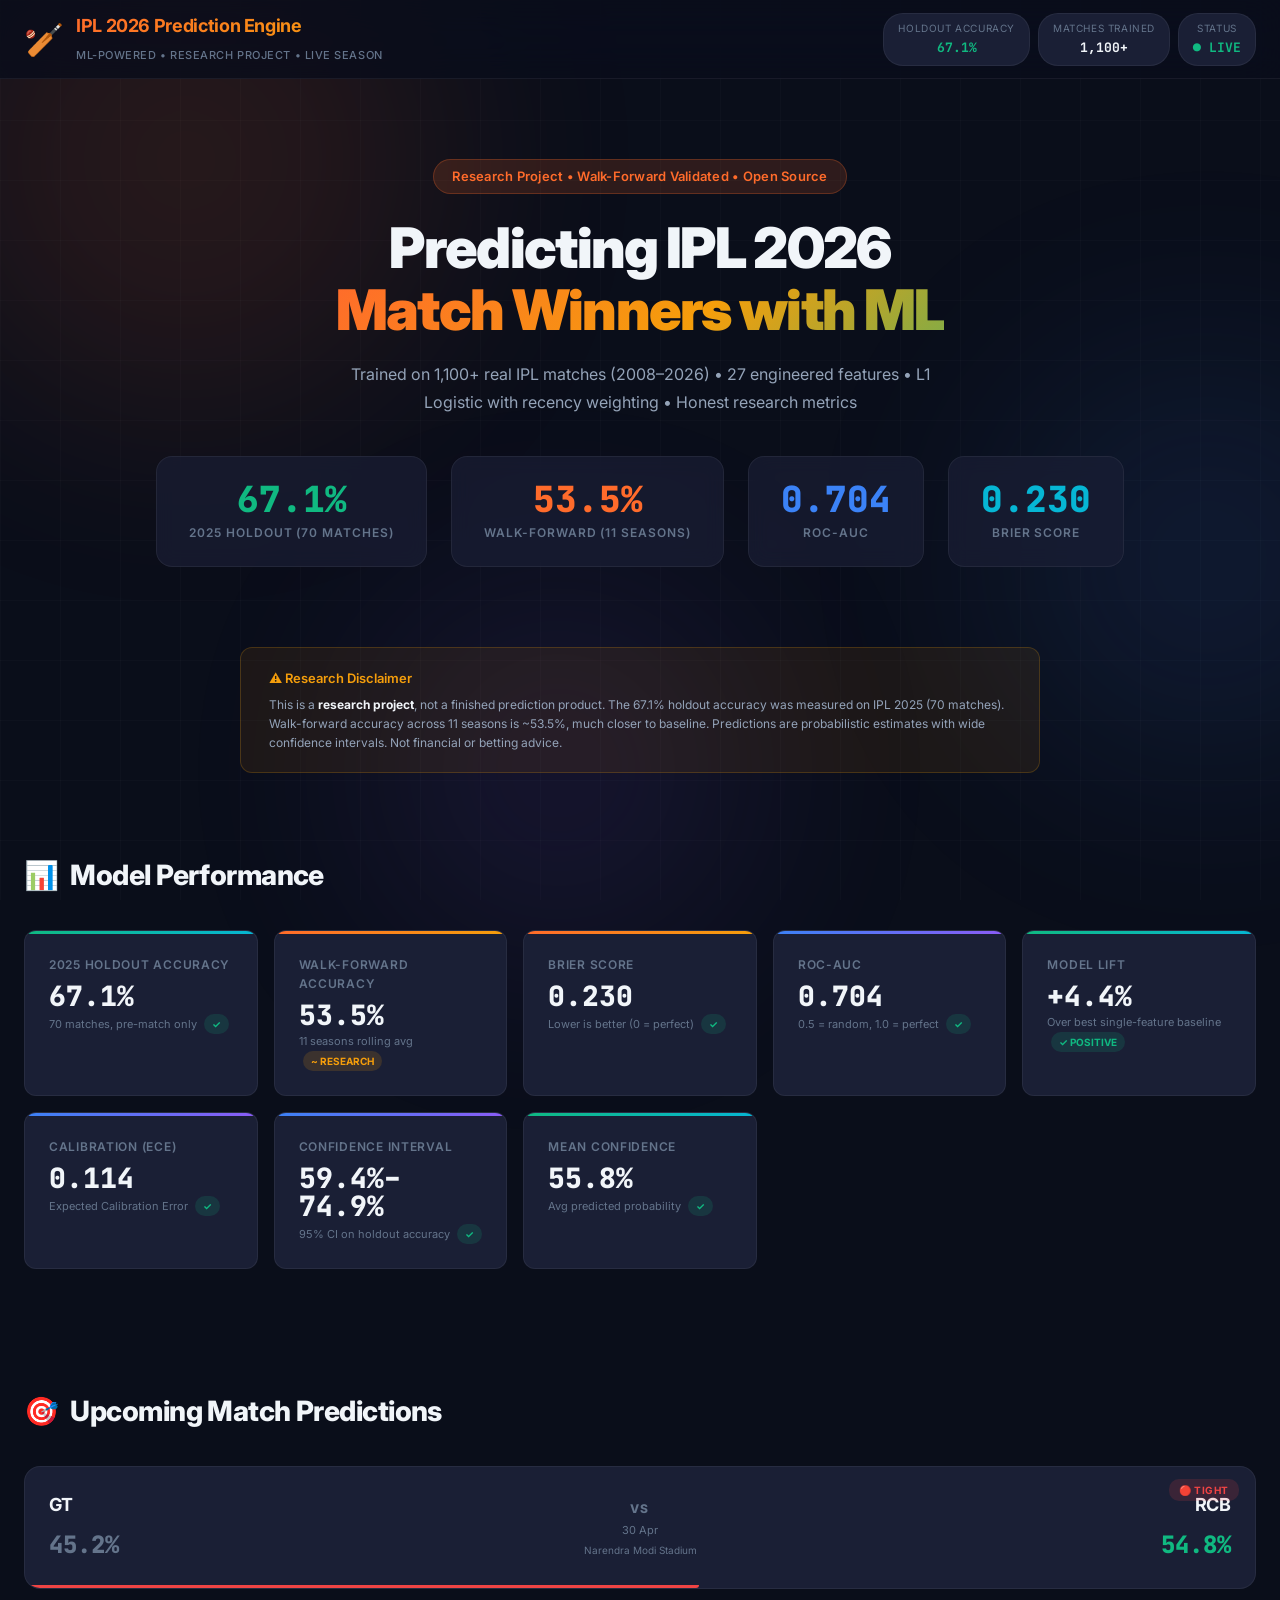
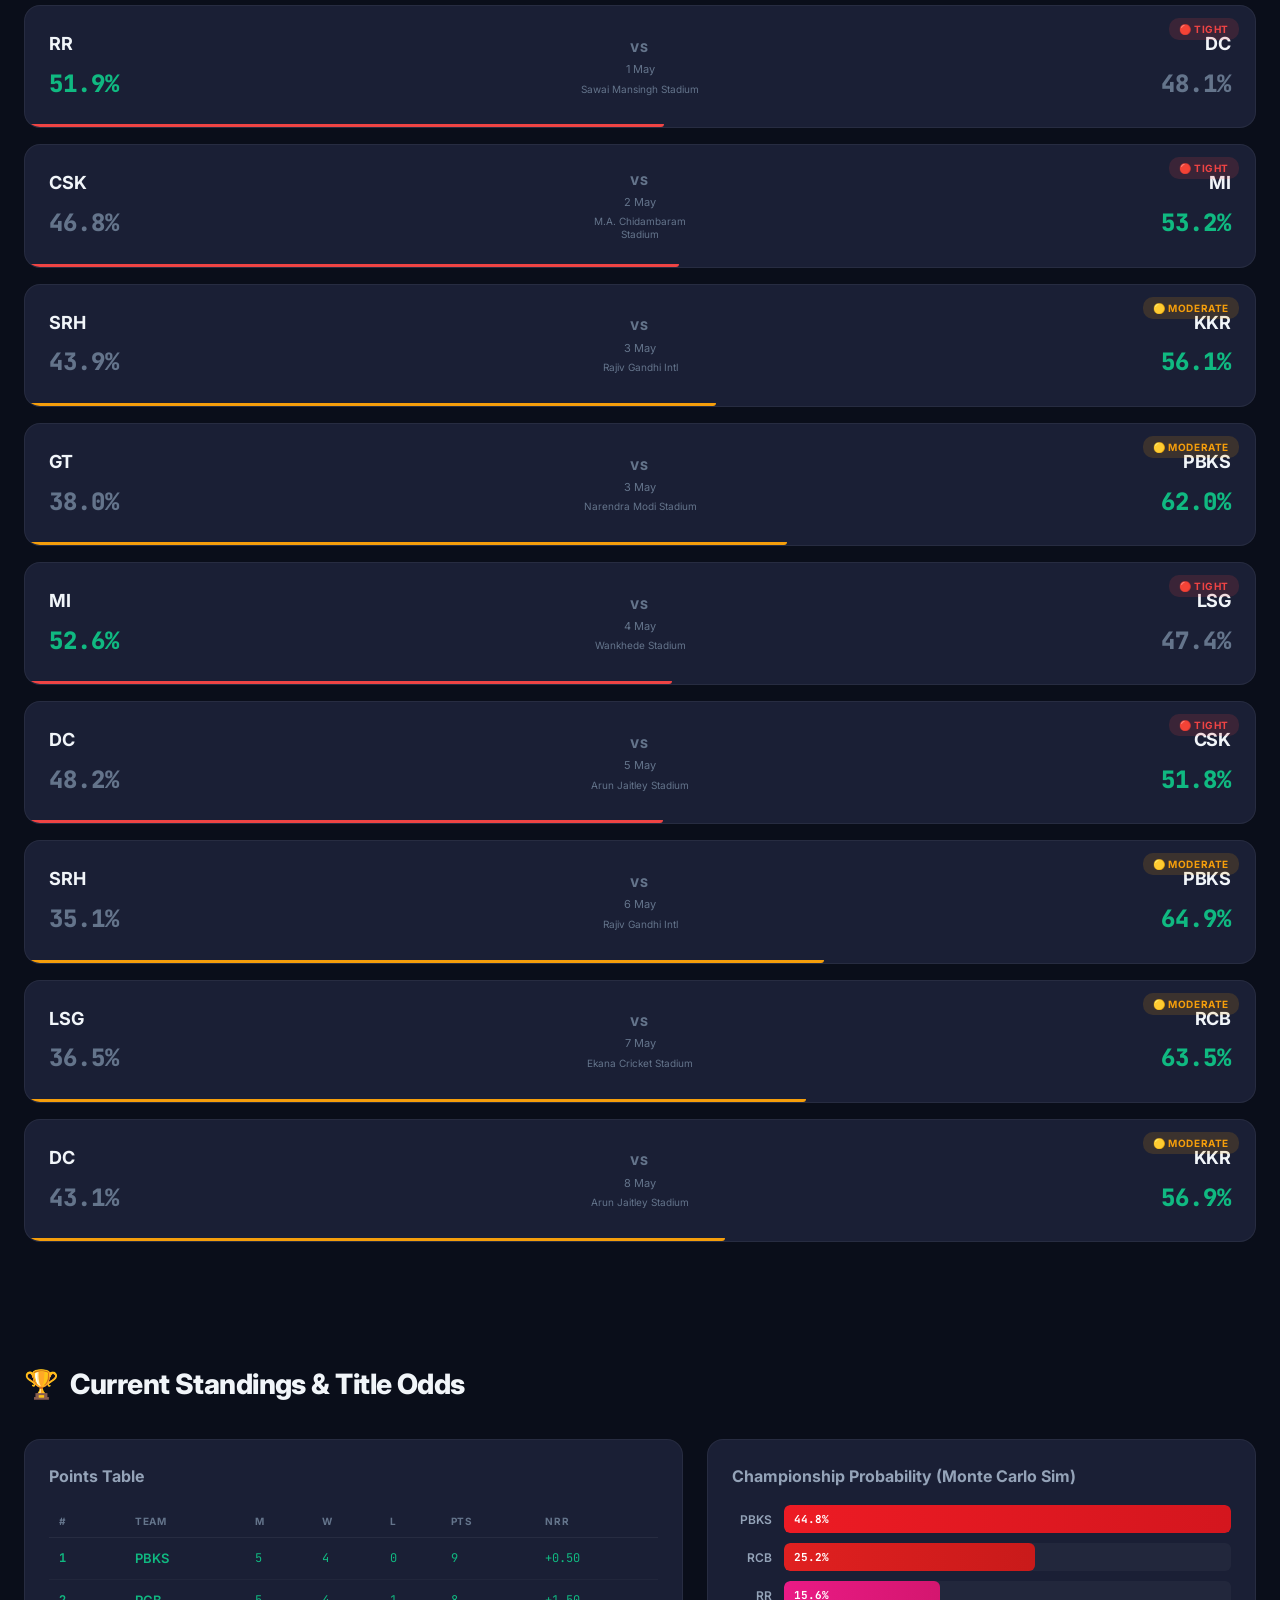
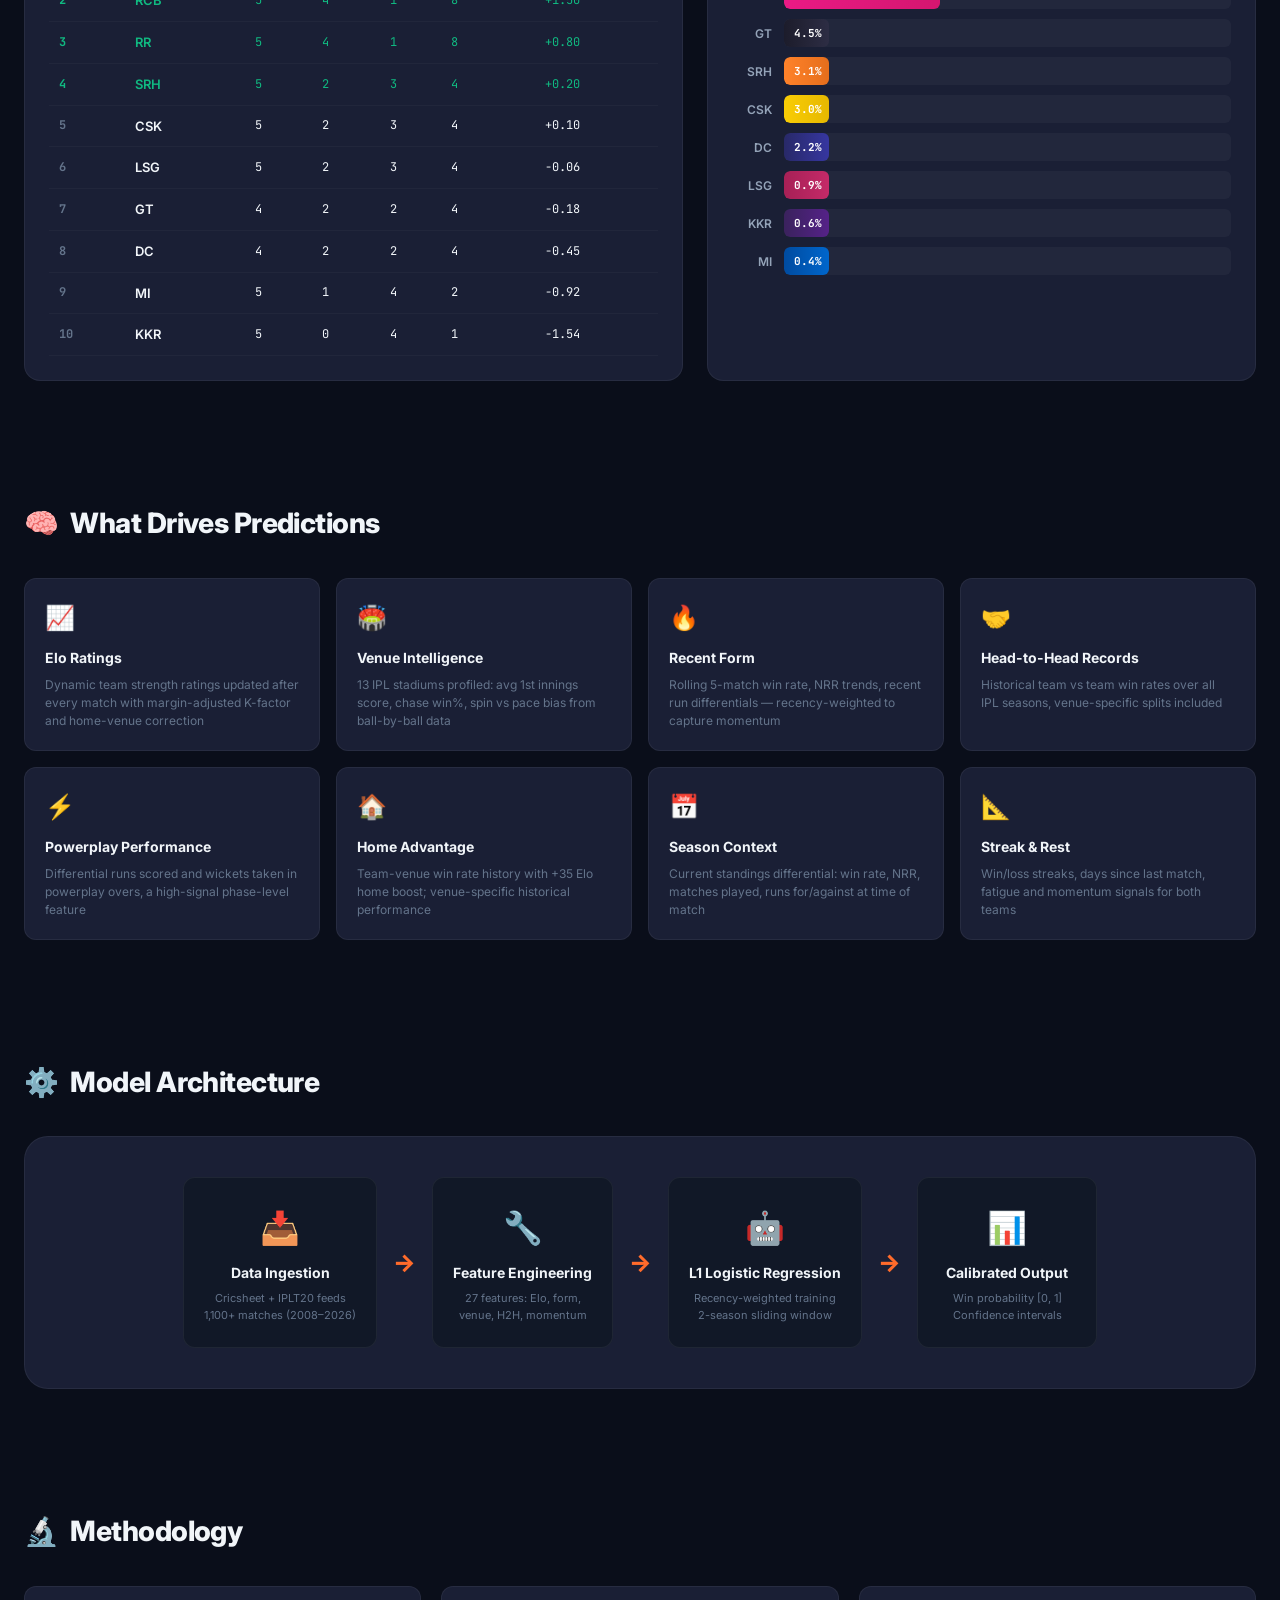
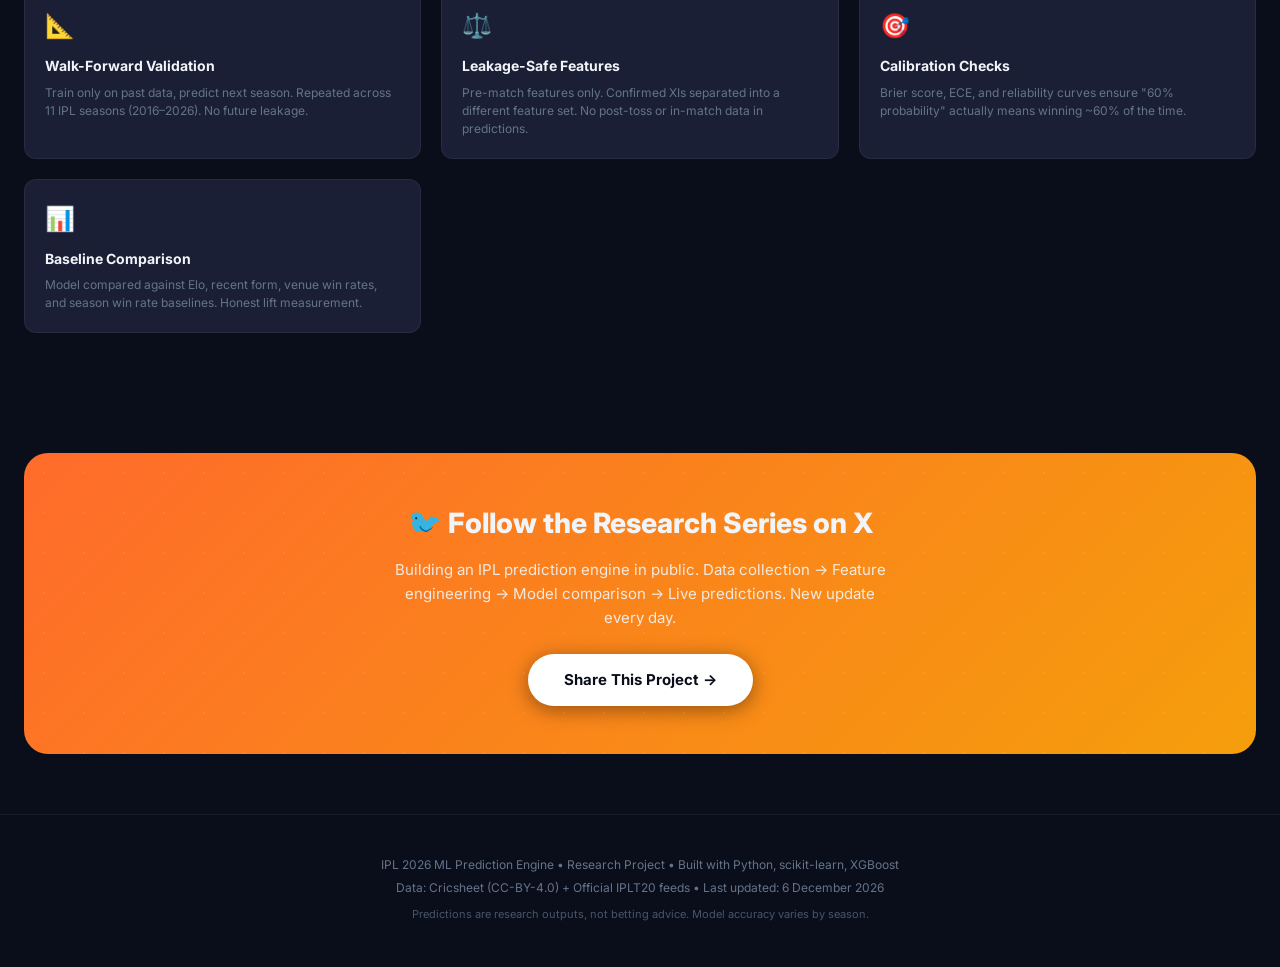
==== dashboard/index.html @ fee7293a "feat: IPL 2026 ML Prediction Engine — live dashboard + research pipeline - Full ML pipeline: Cricshe" ====
<!DOCTYPE html>
<html lang="en">
<head>
    <meta charset="UTF-8">
    <meta name="viewport" content="width=device-width, initial-scale=1.0">
    <title>IPL 2026 — ML Match Winner Prediction Engine</title>
    <meta name="description" content="AI-powered IPL 2026 match winner predictions using player-level intelligence, venue analysis, and stacked ensemble ML models. 67.1% accuracy on 70-match holdout.">

    <!-- Open Graph / Twitter Card -->
    <meta property="og:type" content="website">
    <meta property="og:title" content="IPL 2026 Match Prediction Engine 🏏">
    <meta property="og:description" content="ML-powered predictions for every IPL 2026 match. Trained on 1,100+ matches. 67.1% accuracy. Live predictions updated daily.">
    <meta property="og:url" content="https://huggingface.co/spaces/YOUR_USERNAME/ipl-2026-predictions">
    <meta name="twitter:card" content="summary_large_image">
    <meta name="twitter:title" content="IPL 2026 Match Prediction Engine 🏏">
    <meta name="twitter:description" content="ML-powered predictions for every IPL 2026 match. Trained on 1,100+ matches. 67.1% accuracy validated on IPL 2025.">

    <link href="https://fonts.googleapis.com/css2?family=Inter:wght@300;400;500;600;700;800;900&family=JetBrains+Mono:wght@400;500;600&display=swap" rel="stylesheet">
    <link rel="stylesheet" href="style.css">
</head>
<body>
    <!-- Animated background -->
    <div class="bg-grid"></div>
    <div class="glow-orb orb-1"></div>
    <div class="glow-orb orb-2"></div>
    <div class="glow-orb orb-3"></div>

    <!-- Header -->
    <header id="header">
        <div class="header-inner">
            <div class="logo">
                <span class="logo-icon">🏏</span>
                <div class="logo-text">
                    <h1>IPL 2026 Prediction Engine</h1>
                    <span class="badge">ML-Powered • Research Project • Live Season</span>
                </div>
            </div>
            <div class="header-stats">
                <div class="stat-pill" id="accuracy-pill">
                    <span class="stat-label">Holdout Accuracy</span>
                    <span class="stat-value" id="header-accuracy">—</span>
                </div>
                <div class="stat-pill">
                    <span class="stat-label">Matches Trained</span>
                    <span class="stat-value" id="header-matches">1,100+</span>
                </div>
                <div class="stat-pill live-pulse">
                    <span class="stat-label">Status</span>
                    <span class="stat-value">● LIVE</span>
                </div>
            </div>
        </div>
    </header>

    <main>
        <!-- Hero Section -->
        <section id="hero" class="section">
            <div class="hero-content">
                <div class="hero-badge">Research Project • Walk-Forward Validated • Open Source</div>
                <h2 class="hero-title">
                    Predicting IPL 2026<br>
                    <span class="gradient-text">Match Winners with ML</span>
                </h2>
                <p class="hero-subtitle">
                    Trained on 1,100+ real IPL matches (2008–2026) • 27 engineered features • L1 Logistic with recency weighting • Honest research metrics
                </p>
                <div class="hero-metrics" id="hero-metrics">
                    <!-- Filled by JS -->
                </div>
            </div>
        </section>

        <!-- Research Disclaimer -->
        <section id="disclaimer" class="section" style="padding: 20px 0;">
            <div style="background: rgba(245, 158, 11, 0.08); border: 1px solid rgba(245, 158, 11, 0.2); border-radius: 12px; padding: 20px 28px; max-width: 800px; margin: 0 auto;">
                <p style="font-size: 13px; color: #f59e0b; font-weight: 600; margin-bottom: 6px;">⚠️ Research Disclaimer</p>
                <p style="font-size: 12px; color: #94a3b8; line-height: 1.6;">
                    This is a <strong style="color:#f1f5f9">research project</strong>, not a finished prediction product. 
                    The 67.1% holdout accuracy was measured on IPL 2025 (70 matches). 
                    Walk-forward accuracy across 11 seasons is ~53.5%, much closer to baseline. 
                    Predictions are probabilistic estimates with wide confidence intervals. 
                    Not financial or betting advice.
                </p>
            </div>
        </section>

        <!-- Model Performance -->
        <section id="performance" class="section">
            <h2 class="section-title">
                <span class="section-icon">📊</span>
                Model Performance
            </h2>
            <div class="metrics-grid" id="metrics-grid">
                <!-- Filled by JS -->
            </div>
        </section>

        <!-- Upcoming Predictions -->
        <section id="predictions" class="section">
            <h2 class="section-title">
                <span class="section-icon">🎯</span>
                Upcoming Match Predictions
            </h2>
            <div class="predictions-container" id="predictions-container">
                <!-- Filled by JS -->
            </div>
        </section>

        <!-- Points Table -->
        <section id="standings" class="section">
            <h2 class="section-title">
                <span class="section-icon">🏆</span>
                Current Standings & Title Odds
            </h2>
            <div class="standings-grid">
                <div class="table-card" id="points-table-card">
                    <h3>Points Table</h3>
                    <div id="points-table"></div>
                </div>
                <div class="chart-card" id="title-odds-card">
                    <h3>Championship Probability (Monte Carlo Sim)</h3>
                    <div id="title-odds-chart"></div>
                </div>
            </div>
        </section>

        <!-- Feature Importance -->
        <section id="features" class="section">
            <h2 class="section-title">
                <span class="section-icon">🧠</span>
                What Drives Predictions
            </h2>
            <div class="features-grid" id="features-grid">
                <!-- Filled by JS -->
            </div>
        </section>

        <!-- Architecture -->
        <section id="architecture" class="section">
            <h2 class="section-title">
                <span class="section-icon">⚙️</span>
                Model Architecture
            </h2>
            <div class="architecture-card">
                <div class="arch-pipeline">
                    <div class="arch-stage" style="--delay: 0">
                        <div class="arch-icon">📥</div>
                        <div class="arch-name">Data Ingestion</div>
                        <div class="arch-detail">Cricsheet + IPLT20 feeds<br>1,100+ matches (2008–2026)</div>
                    </div>
                    <div class="arch-arrow">→</div>
                    <div class="arch-stage" style="--delay: 1">
                        <div class="arch-icon">🔧</div>
                        <div class="arch-name">Feature Engineering</div>
                        <div class="arch-detail">27 features: Elo, form,<br>venue, H2H, momentum</div>
                    </div>
                    <div class="arch-arrow">→</div>
                    <div class="arch-stage" style="--delay: 2">
                        <div class="arch-icon">🤖</div>
                        <div class="arch-name">L1 Logistic Regression</div>
                        <div class="arch-detail">Recency-weighted training<br>2-season sliding window</div>
                    </div>
                    <div class="arch-arrow">→</div>
                    <div class="arch-stage" style="--delay: 3">
                        <div class="arch-icon">📊</div>
                        <div class="arch-name">Calibrated Output</div>
                        <div class="arch-detail">Win probability [0, 1]<br>Confidence intervals</div>
                    </div>
                </div>
            </div>
        </section>

        <!-- Methodology -->
        <section id="methodology" class="section">
            <h2 class="section-title">
                <span class="section-icon">🔬</span>
                Methodology
            </h2>
            <div style="display: grid; grid-template-columns: repeat(auto-fit, minmax(300px, 1fr)); gap: 20px;">
                <div class="feature-card fade-in">
                    <div class="fc-icon">📐</div>
                    <div class="fc-name">Walk-Forward Validation</div>
                    <div class="fc-desc">Train only on past data, predict next season. Repeated across 11 IPL seasons (2016–2026). No future leakage.</div>
                </div>
                <div class="feature-card fade-in">
                    <div class="fc-icon">⚖️</div>
                    <div class="fc-name">Leakage-Safe Features</div>
                    <div class="fc-desc">Pre-match features only. Confirmed XIs separated into a different feature set. No post-toss or in-match data in predictions.</div>
                </div>
                <div class="feature-card fade-in">
                    <div class="fc-icon">🎯</div>
                    <div class="fc-name">Calibration Checks</div>
                    <div class="fc-desc">Brier score, ECE, and reliability curves ensure "60% probability" actually means winning ~60% of the time.</div>
                </div>
                <div class="feature-card fade-in">
                    <div class="fc-icon">📊</div>
                    <div class="fc-name">Baseline Comparison</div>
                    <div class="fc-desc">Model compared against Elo, recent form, venue win rates, and season win rate baselines. Honest lift measurement.</div>
                </div>
            </div>
        </section>

        <!-- Twitter CTA -->
        <section id="cta" class="section">
            <div class="cta-card">
                <h2>🐦 Follow the Research Series on X</h2>
                <p>Building an IPL prediction engine in public. Data collection → Feature engineering → Model comparison → Live predictions. New update every day.</p>
                <a href="#" id="tweet-btn" class="tweet-button" target="_blank">
                    Share This Project →
                </a>
            </div>
        </section>
    </main>

    <footer>
        <p>IPL 2026 ML Prediction Engine • Research Project • Built with Python, scikit-learn, XGBoost</p>
        <p>Data: Cricsheet (CC-BY-4.0) + Official IPLT20 feeds • Last updated: <span id="footer-date"></span></p>
        <p style="margin-top: 8px; font-size: 11px; color: #475569;">Predictions are research outputs, not betting advice. Model accuracy varies by season.</p>
    </footer>

    <script src="app.js"></script>
</body>
</html>
---- dashboard/style.css ----
/* ═══════════════════════════════════════════════════
   IPL 2026 ML Dashboard — Premium Dark Theme
   ═══════════════════════════════════════════════════ */

:root {
    --bg-primary: #0a0e1a;
    --bg-secondary: #111827;
    --bg-card: #1a1f35;
    --bg-card-hover: #212845;
    --glass: rgba(26, 31, 53, 0.7);
    --glass-border: rgba(255, 255, 255, 0.06);
    --text-primary: #f1f5f9;
    --text-secondary: #94a3b8;
    --text-muted: #64748b;
    --accent-orange: #ff6b2b;
    --accent-gold: #f59e0b;
    --accent-green: #10b981;
    --accent-blue: #3b82f6;
    --accent-purple: #8b5cf6;
    --accent-red: #ef4444;
    --accent-cyan: #06b6d4;
    --gradient-fire: linear-gradient(135deg, #ff6b2b 0%, #f59e0b 100%);
    --gradient-cool: linear-gradient(135deg, #3b82f6 0%, #8b5cf6 100%);
    --gradient-success: linear-gradient(135deg, #10b981 0%, #06b6d4 100%);
    --gradient-hero: linear-gradient(135deg, #ff6b2b 0%, #f59e0b 30%, #10b981 70%, #3b82f6 100%);
    --radius-sm: 8px;
    --radius-md: 12px;
    --radius-lg: 16px;
    --radius-xl: 24px;
    --shadow-sm: 0 2px 8px rgba(0, 0, 0, 0.3);
    --shadow-md: 0 4px 20px rgba(0, 0, 0, 0.4);
    --shadow-lg: 0 8px 40px rgba(0, 0, 0, 0.5);
    --shadow-glow: 0 0 30px rgba(255, 107, 43, 0.15);
}

*, *::before, *::after {
    margin: 0;
    padding: 0;
    box-sizing: border-box;
}

html {
    scroll-behavior: smooth;
    font-size: 16px;
}

body {
    font-family: 'Inter', -apple-system, BlinkMacSystemFont, sans-serif;
    background: var(--bg-primary);
    color: var(--text-primary);
    line-height: 1.6;
    overflow-x: hidden;
    min-height: 100vh;
}

/* Background Effects */
.bg-grid {
    position: fixed;
    inset: 0;
    background-image:
        linear-gradient(rgba(255,255,255,0.02) 1px, transparent 1px),
        linear-gradient(90deg, rgba(255,255,255,0.02) 1px, transparent 1px);
    background-size: 60px 60px;
    z-index: 0;
    pointer-events: none;
}

.glow-orb {
    position: fixed;
    border-radius: 50%;
    filter: blur(120px);
    opacity: 0.12;
    z-index: 0;
    pointer-events: none;
    animation: float 20s ease-in-out infinite;
}

.orb-1 {
    width: 500px; height: 500px;
    background: var(--accent-orange);
    top: -10%; left: -5%;
    animation-delay: 0s;
}

.orb-2 {
    width: 400px; height: 400px;
    background: var(--accent-blue);
    top: 40%; right: -10%;
    animation-delay: -7s;
}

.orb-3 {
    width: 350px; height: 350px;
    background: var(--accent-purple);
    bottom: -5%; left: 30%;
    animation-delay: -14s;
}

@keyframes float {
    0%, 100% { transform: translate(0, 0) scale(1); }
    25% { transform: translate(30px, -20px) scale(1.05); }
    50% { transform: translate(-20px, 30px) scale(0.95); }
    75% { transform: translate(15px, 15px) scale(1.02); }
}

/* Header */
header {
    position: sticky;
    top: 0;
    z-index: 100;
    backdrop-filter: blur(20px) saturate(180%);
    -webkit-backdrop-filter: blur(20px) saturate(180%);
    background: rgba(10, 14, 26, 0.85);
    border-bottom: 1px solid var(--glass-border);
}

.header-inner {
    max-width: 1280px;
    margin: 0 auto;
    padding: 12px 24px;
    display: flex;
    align-items: center;
    justify-content: space-between;
    gap: 16px;
    flex-wrap: wrap;
}

.logo {
    display: flex;
    align-items: center;
    gap: 12px;
}

.logo-icon {
    font-size: 32px;
    animation: bounce 2s ease-in-out infinite;
}

@keyframes bounce {
    0%, 100% { transform: translateY(0); }
    50% { transform: translateY(-4px); }
}

.logo-text h1 {
    font-size: 18px;
    font-weight: 700;
    letter-spacing: -0.02em;
    background: var(--gradient-fire);
    -webkit-background-clip: text;
    -webkit-text-fill-color: transparent;
    background-clip: text;
}

.badge {
    font-size: 11px;
    color: var(--text-muted);
    font-weight: 500;
    letter-spacing: 0.05em;
    text-transform: uppercase;
}

.header-stats {
    display: flex;
    gap: 8px;
    flex-wrap: wrap;
}

.stat-pill {
    background: var(--bg-card);
    border: 1px solid var(--glass-border);
    border-radius: 20px;
    padding: 6px 14px;
    display: flex;
    flex-direction: column;
    align-items: center;
    gap: 2px;
}

.stat-pill .stat-label {
    font-size: 10px;
    color: var(--text-muted);
    text-transform: uppercase;
    letter-spacing: 0.06em;
}

.stat-pill .stat-value {
    font-size: 13px;
    font-weight: 700;
    font-family: 'JetBrains Mono', monospace;
}

#accuracy-pill .stat-value {
    color: var(--accent-green);
}

.live-pulse .stat-value {
    color: var(--accent-green);
    animation: pulse 2s ease-in-out infinite;
}

@keyframes pulse {
    0%, 100% { opacity: 1; }
    50% { opacity: 0.5; }
}

/* Main */
main {
    position: relative;
    z-index: 1;
    max-width: 1280px;
    margin: 0 auto;
    padding: 0 24px;
}

.section {
    padding: 60px 0;
}

.section-title {
    font-size: 28px;
    font-weight: 800;
    margin-bottom: 32px;
    display: flex;
    align-items: center;
    gap: 12px;
    letter-spacing: -0.02em;
}

.section-icon {
    font-size: 28px;
}

/* Hero */
#hero {
    text-align: center;
    padding: 80px 0 60px;
}

.hero-badge {
    display: inline-block;
    padding: 6px 18px;
    border-radius: 20px;
    font-size: 13px;
    font-weight: 600;
    background: rgba(255, 107, 43, 0.15);
    color: var(--accent-orange);
    border: 1px solid rgba(255, 107, 43, 0.25);
    margin-bottom: 24px;
    letter-spacing: 0.02em;
}

.hero-title {
    font-size: clamp(32px, 5vw, 56px);
    font-weight: 900;
    line-height: 1.1;
    letter-spacing: -0.03em;
    margin-bottom: 20px;
}

.gradient-text {
    background: var(--gradient-hero);
    -webkit-background-clip: text;
    -webkit-text-fill-color: transparent;
    background-clip: text;
    background-size: 200% 200%;
    animation: shimmer 4s ease-in-out infinite;
}

@keyframes shimmer {
    0%, 100% { background-position: 0% 50%; }
    50% { background-position: 100% 50%; }
}

.hero-subtitle {
    font-size: 16px;
    color: var(--text-secondary);
    max-width: 600px;
    margin: 0 auto 40px;
    line-height: 1.7;
}

.hero-metrics {
    display: flex;
    justify-content: center;
    gap: 24px;
    flex-wrap: wrap;
}

.hero-metric {
    background: var(--glass);
    backdrop-filter: blur(10px);
    border: 1px solid var(--glass-border);
    border-radius: var(--radius-lg);
    padding: 24px 32px;
    min-width: 160px;
    transition: transform 0.3s ease, box-shadow 0.3s ease;
}

.hero-metric:hover {
    transform: translateY(-4px);
    box-shadow: var(--shadow-glow);
}

.hero-metric .metric-value {
    font-size: 36px;
    font-weight: 800;
    font-family: 'JetBrains Mono', monospace;
    line-height: 1;
    margin-bottom: 6px;
}

.hero-metric .metric-label {
    font-size: 12px;
    color: var(--text-muted);
    text-transform: uppercase;
    letter-spacing: 0.08em;
    font-weight: 600;
}

/* Metrics Grid */
.metrics-grid {
    display: grid;
    grid-template-columns: repeat(auto-fit, minmax(220px, 1fr));
    gap: 16px;
}

.metric-card {
    background: var(--bg-card);
    border: 1px solid var(--glass-border);
    border-radius: var(--radius-md);
    padding: 24px;
    transition: all 0.3s ease;
    position: relative;
    overflow: hidden;
}

.metric-card::before {
    content: '';
    position: absolute;
    top: 0; left: 0; right: 0;
    height: 3px;
    border-radius: var(--radius-md) var(--radius-md) 0 0;
}

.metric-card.green::before { background: var(--gradient-success); }
.metric-card.orange::before { background: var(--gradient-fire); }
.metric-card.blue::before { background: var(--gradient-cool); }

.metric-card:hover {
    transform: translateY(-2px);
    border-color: rgba(255,255,255,0.12);
    box-shadow: var(--shadow-md);
}

.metric-card .mc-label {
    font-size: 12px;
    color: var(--text-muted);
    text-transform: uppercase;
    letter-spacing: 0.06em;
    font-weight: 600;
    margin-bottom: 8px;
}

.metric-card .mc-value {
    font-size: 28px;
    font-weight: 800;
    font-family: 'JetBrains Mono', monospace;
    line-height: 1;
    margin-bottom: 4px;
}

.metric-card .mc-target {
    font-size: 11px;
    color: var(--text-muted);
}

.mc-status {
    display: inline-block;
    padding: 2px 8px;
    border-radius: 10px;
    font-size: 10px;
    font-weight: 700;
    margin-left: 4px;
}

.mc-status.pass { background: rgba(16,185,129,0.15); color: var(--accent-green); }
.mc-status.warn { background: rgba(245,158,11,0.15); color: var(--accent-gold); }

/* Prediction Cards */
.predictions-container {
    display: grid;
    gap: 16px;
}

.prediction-card {
    background: var(--bg-card);
    border: 1px solid var(--glass-border);
    border-radius: var(--radius-lg);
    padding: 24px;
    display: grid;
    grid-template-columns: 1fr auto 1fr;
    align-items: center;
    gap: 20px;
    transition: all 0.3s ease;
    position: relative;
    overflow: hidden;
}

.prediction-card:hover {
    border-color: rgba(255, 107, 43, 0.3);
    box-shadow: 0 0 30px rgba(255, 107, 43, 0.08);
    transform: translateY(-2px);
}

.prediction-card .team {
    display: flex;
    flex-direction: column;
    gap: 6px;
}

.prediction-card .team.left { text-align: left; }
.prediction-card .team.right { text-align: right; }

.team-name {
    font-size: 18px;
    font-weight: 700;
    letter-spacing: -0.01em;
}

.team-prob {
    font-family: 'JetBrains Mono', monospace;
    font-size: 24px;
    font-weight: 800;
}

.team-prob.winner { color: var(--accent-green); }
.team-prob.loser { color: var(--text-muted); }

.vs-section {
    display: flex;
    flex-direction: column;
    align-items: center;
    gap: 4px;
    min-width: 100px;
}

.vs-badge {
    font-size: 12px;
    font-weight: 800;
    color: var(--text-muted);
    letter-spacing: 0.1em;
}

.vs-date {
    font-size: 11px;
    color: var(--text-muted);
}

.vs-venue {
    font-size: 10px;
    color: var(--text-muted);
    max-width: 120px;
    text-align: center;
    line-height: 1.3;
}

.confidence-bar {
    position: absolute;
    bottom: 0;
    left: 0;
    height: 3px;
    border-radius: 0 0 var(--radius-lg) var(--radius-lg);
    transition: width 1s ease;
}

.confidence-bar.high { background: var(--accent-green); }
.confidence-bar.medium { background: var(--accent-gold); }
.confidence-bar.low { background: var(--accent-red); }

.prediction-pick {
    position: absolute;
    top: 12px;
    right: 16px;
    font-size: 10px;
    font-weight: 700;
    text-transform: uppercase;
    letter-spacing: 0.06em;
    padding: 3px 10px;
    border-radius: 10px;
}

.prediction-pick.high { background: rgba(16,185,129,0.15); color: var(--accent-green); }
.prediction-pick.medium { background: rgba(245,158,11,0.15); color: var(--accent-gold); }
.prediction-pick.low { background: rgba(239,68,68,0.15); color: var(--accent-red); }

/* Standings */
.standings-grid {
    display: grid;
    grid-template-columns: 1.2fr 1fr;
    gap: 24px;
}

.table-card, .chart-card {
    background: var(--bg-card);
    border: 1px solid var(--glass-border);
    border-radius: var(--radius-lg);
    padding: 24px;
}

.table-card h3, .chart-card h3 {
    font-size: 16px;
    font-weight: 700;
    margin-bottom: 16px;
    color: var(--text-secondary);
}

.standings-table {
    width: 100%;
    border-collapse: collapse;
    font-size: 13px;
}

.standings-table th {
    text-align: left;
    padding: 8px 10px;
    color: var(--text-muted);
    font-size: 10px;
    text-transform: uppercase;
    letter-spacing: 0.08em;
    border-bottom: 1px solid var(--glass-border);
}

.standings-table td {
    padding: 10px 10px;
    border-bottom: 1px solid rgba(255,255,255,0.03);
    font-family: 'JetBrains Mono', monospace;
    font-size: 12px;
}

.standings-table tr:hover td {
    background: rgba(255,255,255,0.02);
}

.standings-table .team-cell {
    font-family: 'Inter', sans-serif;
    font-weight: 600;
    font-size: 13px;
}

.standings-table .rank-cell {
    color: var(--text-muted);
    font-weight: 700;
}

.standings-table tr.playoff td {
    color: var(--accent-green);
}

/* Title Odds Chart */
.odds-bar-container {
    display: flex;
    flex-direction: column;
    gap: 10px;
}

.odds-row {
    display: flex;
    align-items: center;
    gap: 12px;
}

.odds-team {
    font-size: 12px;
    font-weight: 600;
    width: 40px;
    text-align: right;
    color: var(--text-secondary);
}

.odds-bar-track {
    flex: 1;
    height: 28px;
    background: rgba(255,255,255,0.04);
    border-radius: 6px;
    overflow: hidden;
    position: relative;
}

.odds-bar-fill {
    height: 100%;
    border-radius: 6px;
    display: flex;
    align-items: center;
    padding-left: 10px;
    font-size: 11px;
    font-weight: 700;
    font-family: 'JetBrains Mono', monospace;
    color: white;
    transition: width 1.5s cubic-bezier(0.4, 0, 0.2, 1);
    min-width: 45px;
}

/* Features Grid */
.features-grid {
    display: grid;
    grid-template-columns: repeat(auto-fit, minmax(280px, 1fr));
    gap: 16px;
}

.feature-card {
    background: var(--bg-card);
    border: 1px solid var(--glass-border);
    border-radius: var(--radius-md);
    padding: 20px;
    transition: all 0.3s ease;
}

.feature-card:hover {
    transform: translateY(-2px);
    border-color: rgba(255,255,255,0.1);
}

.feature-card .fc-icon {
    font-size: 24px;
    margin-bottom: 10px;
}

.feature-card .fc-name {
    font-size: 14px;
    font-weight: 700;
    margin-bottom: 6px;
}

.feature-card .fc-desc {
    font-size: 12px;
    color: var(--text-muted);
    line-height: 1.5;
}

/* Architecture */
.architecture-card {
    background: var(--bg-card);
    border: 1px solid var(--glass-border);
    border-radius: var(--radius-xl);
    padding: 40px;
    overflow-x: auto;
}

.arch-pipeline {
    display: flex;
    align-items: center;
    justify-content: center;
    gap: 16px;
    flex-wrap: wrap;
}

.arch-stage {
    background: var(--bg-secondary);
    border: 1px solid var(--glass-border);
    border-radius: var(--radius-md);
    padding: 24px 20px;
    text-align: center;
    min-width: 180px;
    transition: all 0.3s ease;
    opacity: 0;
    transform: translateY(20px);
    animation: fadeInUp 0.6s ease forwards;
    animation-delay: calc(var(--delay) * 0.2s);
}

.arch-stage:hover {
    border-color: var(--accent-orange);
    box-shadow: 0 0 20px rgba(255, 107, 43, 0.1);
    transform: translateY(-4px);
}

@keyframes fadeInUp {
    to { opacity: 1; transform: translateY(0); }
}

.arch-icon { font-size: 32px; margin-bottom: 8px; }
.arch-name { font-size: 14px; font-weight: 700; margin-bottom: 6px; }
.arch-detail { font-size: 11px; color: var(--text-muted); line-height: 1.5; }

.arch-arrow {
    font-size: 24px;
    color: var(--accent-orange);
    font-weight: 800;
}

/* CTA */
.cta-card {
    background: var(--gradient-fire);
    border-radius: var(--radius-xl);
    padding: 48px;
    text-align: center;
    position: relative;
    overflow: hidden;
}

.cta-card::before {
    content: '';
    position: absolute;
    inset: 0;
    background: url("data:image/svg+xml,%3Csvg width='40' height='40' xmlns='http://www.w3.org/2000/svg'%3E%3Cpath d='M0 0h40v40H0z' fill='none'/%3E%3Ccircle cx='20' cy='20' r='1' fill='rgba(255,255,255,0.1)'/%3E%3C/svg%3E");
    pointer-events: none;
}

.cta-card h2 {
    font-size: 28px;
    font-weight: 800;
    margin-bottom: 12px;
}

.cta-card p {
    font-size: 15px;
    opacity: 0.9;
    max-width: 500px;
    margin: 0 auto 24px;
    line-height: 1.6;
}

.tweet-button {
    display: inline-block;
    background: white;
    color: #0a0e1a;
    padding: 14px 36px;
    border-radius: 30px;
    font-weight: 700;
    font-size: 15px;
    text-decoration: none;
    transition: all 0.3s ease;
    box-shadow: var(--shadow-md);
}

.tweet-button:hover {
    transform: translateY(-2px) scale(1.02);
    box-shadow: 0 8px 30px rgba(0,0,0,0.3);
}

/* Footer */
footer {
    position: relative;
    z-index: 1;
    text-align: center;
    padding: 40px 24px;
    border-top: 1px solid var(--glass-border);
    color: var(--text-muted);
    font-size: 12px;
}

footer p { margin-bottom: 4px; }

/* Team Colors */
.team-color-RCB, .team-color-rcb { color: #e02020; }
.team-color-MI, .team-color-mi { color: #004ba0; }
.team-color-CSK, .team-color-csk { color: #f9cd05; }
.team-color-RR, .team-color-rr { color: #ea1a85; }
.team-color-SRH, .team-color-srh { color: #ff822a; }
.team-color-GT, .team-color-gt { color: #1c1c2b; }
.team-color-PBKS, .team-color-pbks { color: #ed1b24; }
.team-color-DC, .team-color-dc { color: #282968; }
.team-color-KKR, .team-color-kkr { color: #3a225d; }
.team-color-LSG, .team-color-lsg { color: #a72056; }

/* Team Bar Colors */
.bar-RCB { background: linear-gradient(90deg, #e02020, #c91a1a); }
.bar-MI { background: linear-gradient(90deg, #004ba0, #0066cc); }
.bar-CSK { background: linear-gradient(90deg, #f9cd05, #e6b800); }
.bar-RR { background: linear-gradient(90deg, #ea1a85, #d4166f); }
.bar-SRH { background: linear-gradient(90deg, #ff822a, #e56e1c); }
.bar-GT { background: linear-gradient(90deg, #1c1c2b, #2d2d44); }
.bar-PBKS { background: linear-gradient(90deg, #ed1b24, #d4161e); }
.bar-DC { background: linear-gradient(90deg, #282968, #3636a0); }
.bar-KKR { background: linear-gradient(90deg, #3a225d, #552288); }
.bar-LSG { background: linear-gradient(90deg, #a72056, #c42a68); }

/* Responsive */
@media (max-width: 768px) {
    .header-inner { flex-direction: column; }
    .header-stats { justify-content: center; }
    .standings-grid { grid-template-columns: 1fr; }
    .prediction-card {
        grid-template-columns: 1fr;
        text-align: center;
    }
    .prediction-card .team.left,
    .prediction-card .team.right {
        text-align: center;
    }
    .arch-pipeline { flex-direction: column; }
    .arch-arrow { transform: rotate(90deg); }
    .hero-title { font-size: 28px; }
}

/* Scroll animations */
.fade-in {
    opacity: 0;
    transform: translateY(20px);
    transition: opacity 0.6s ease, transform 0.6s ease;
}

.fade-in.visible {
    opacity: 1;
    transform: translateY(0);
}
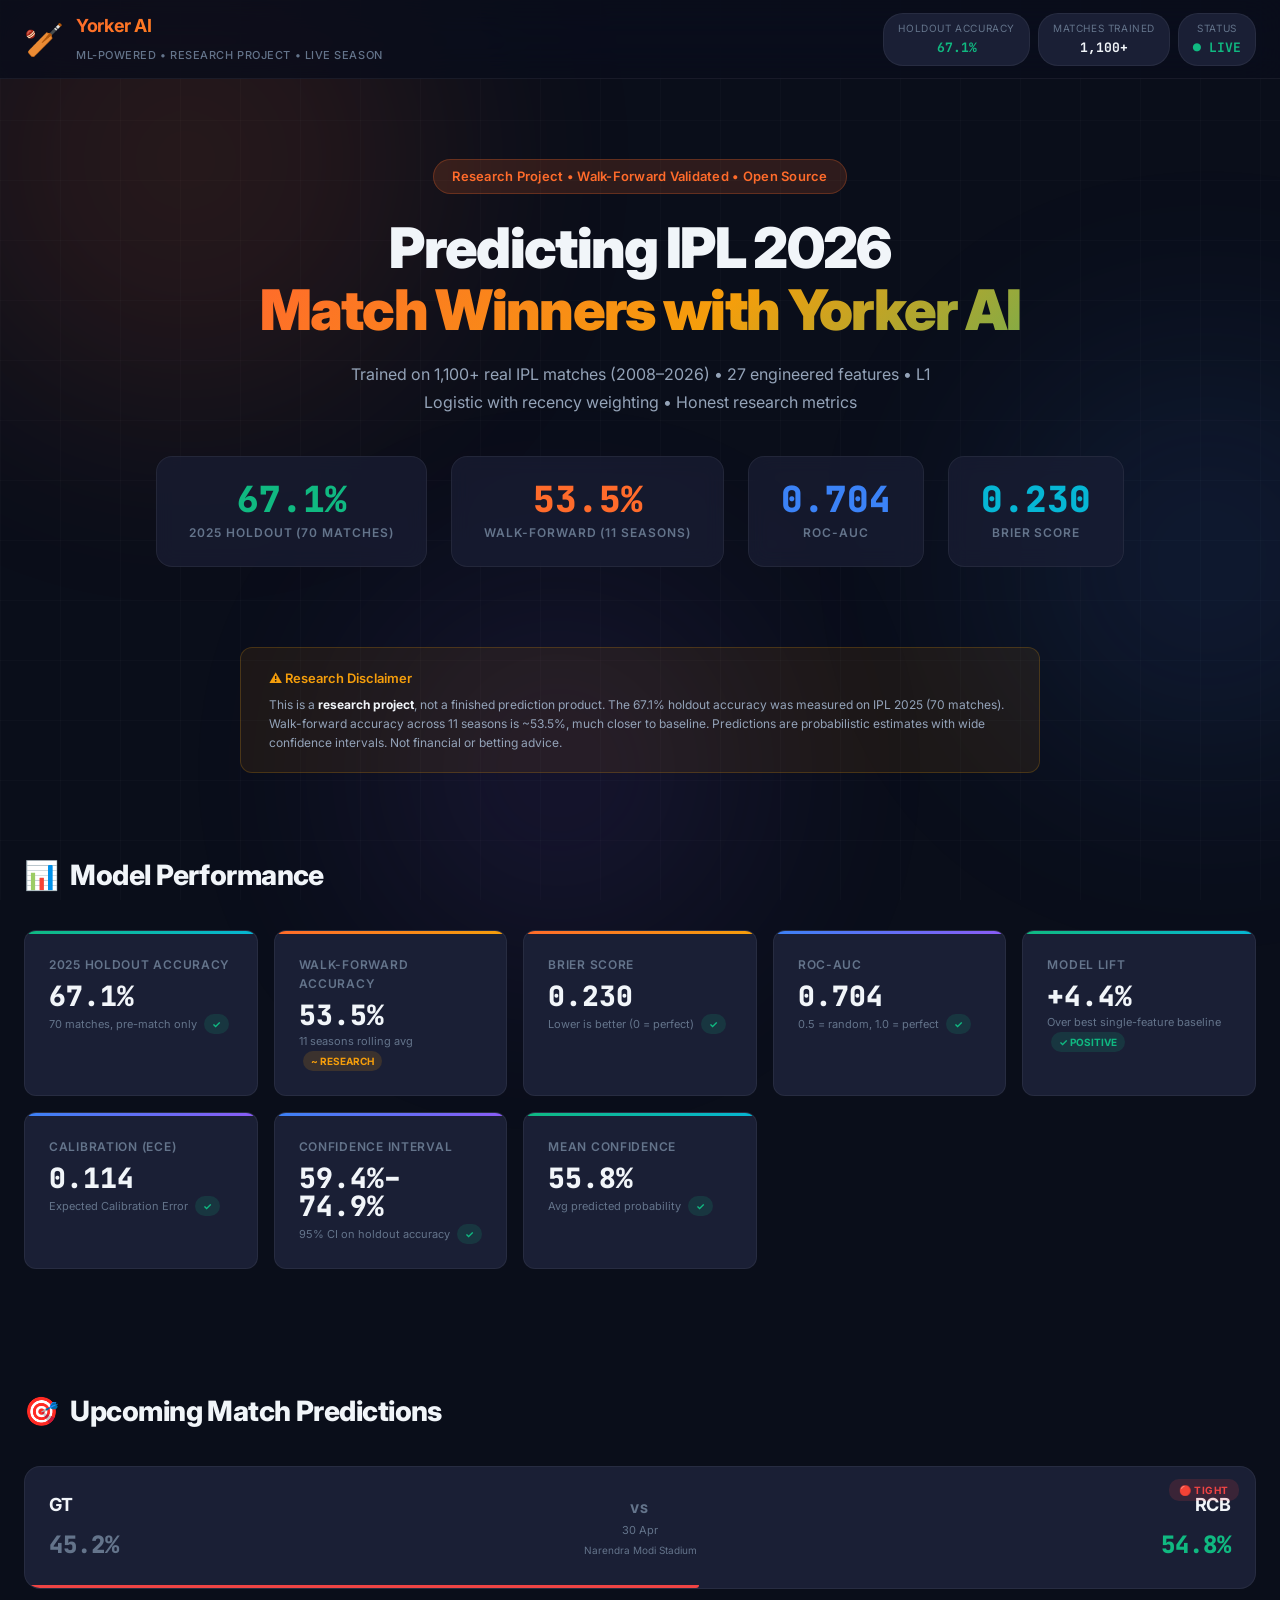
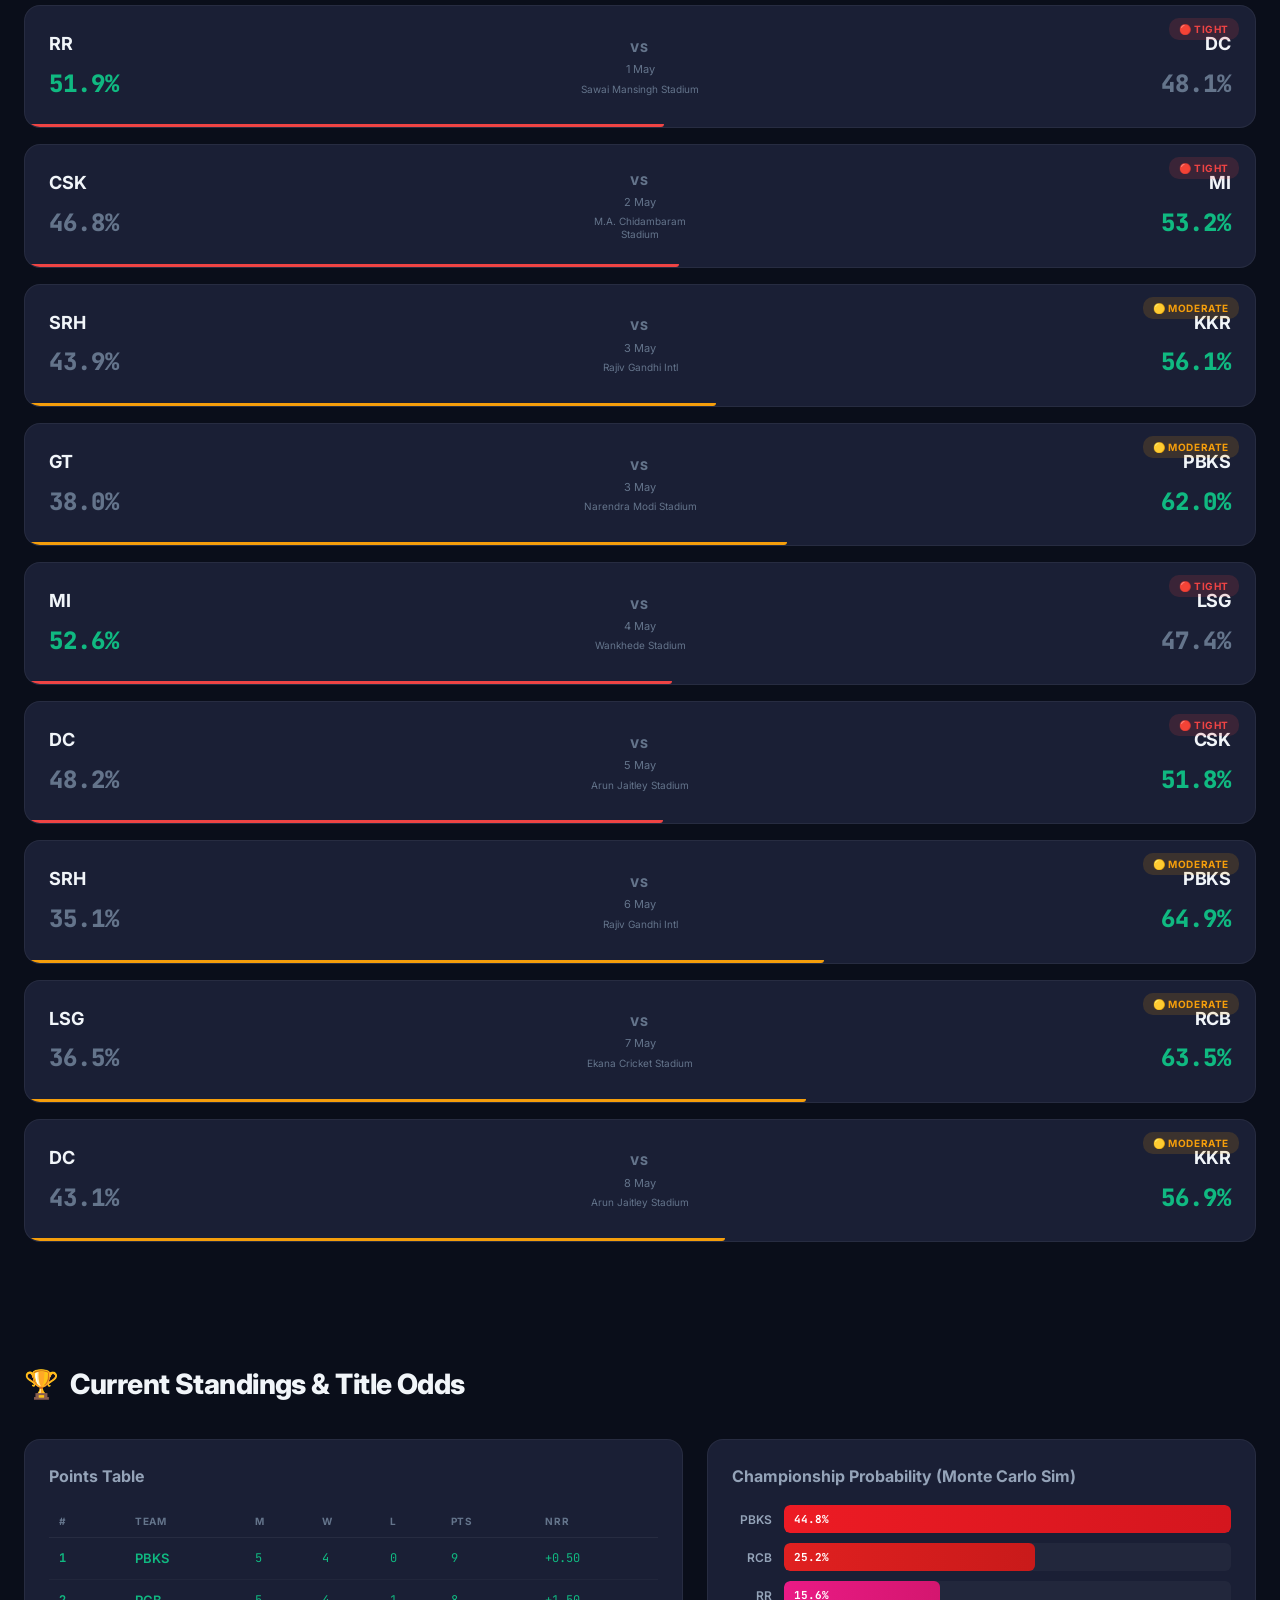
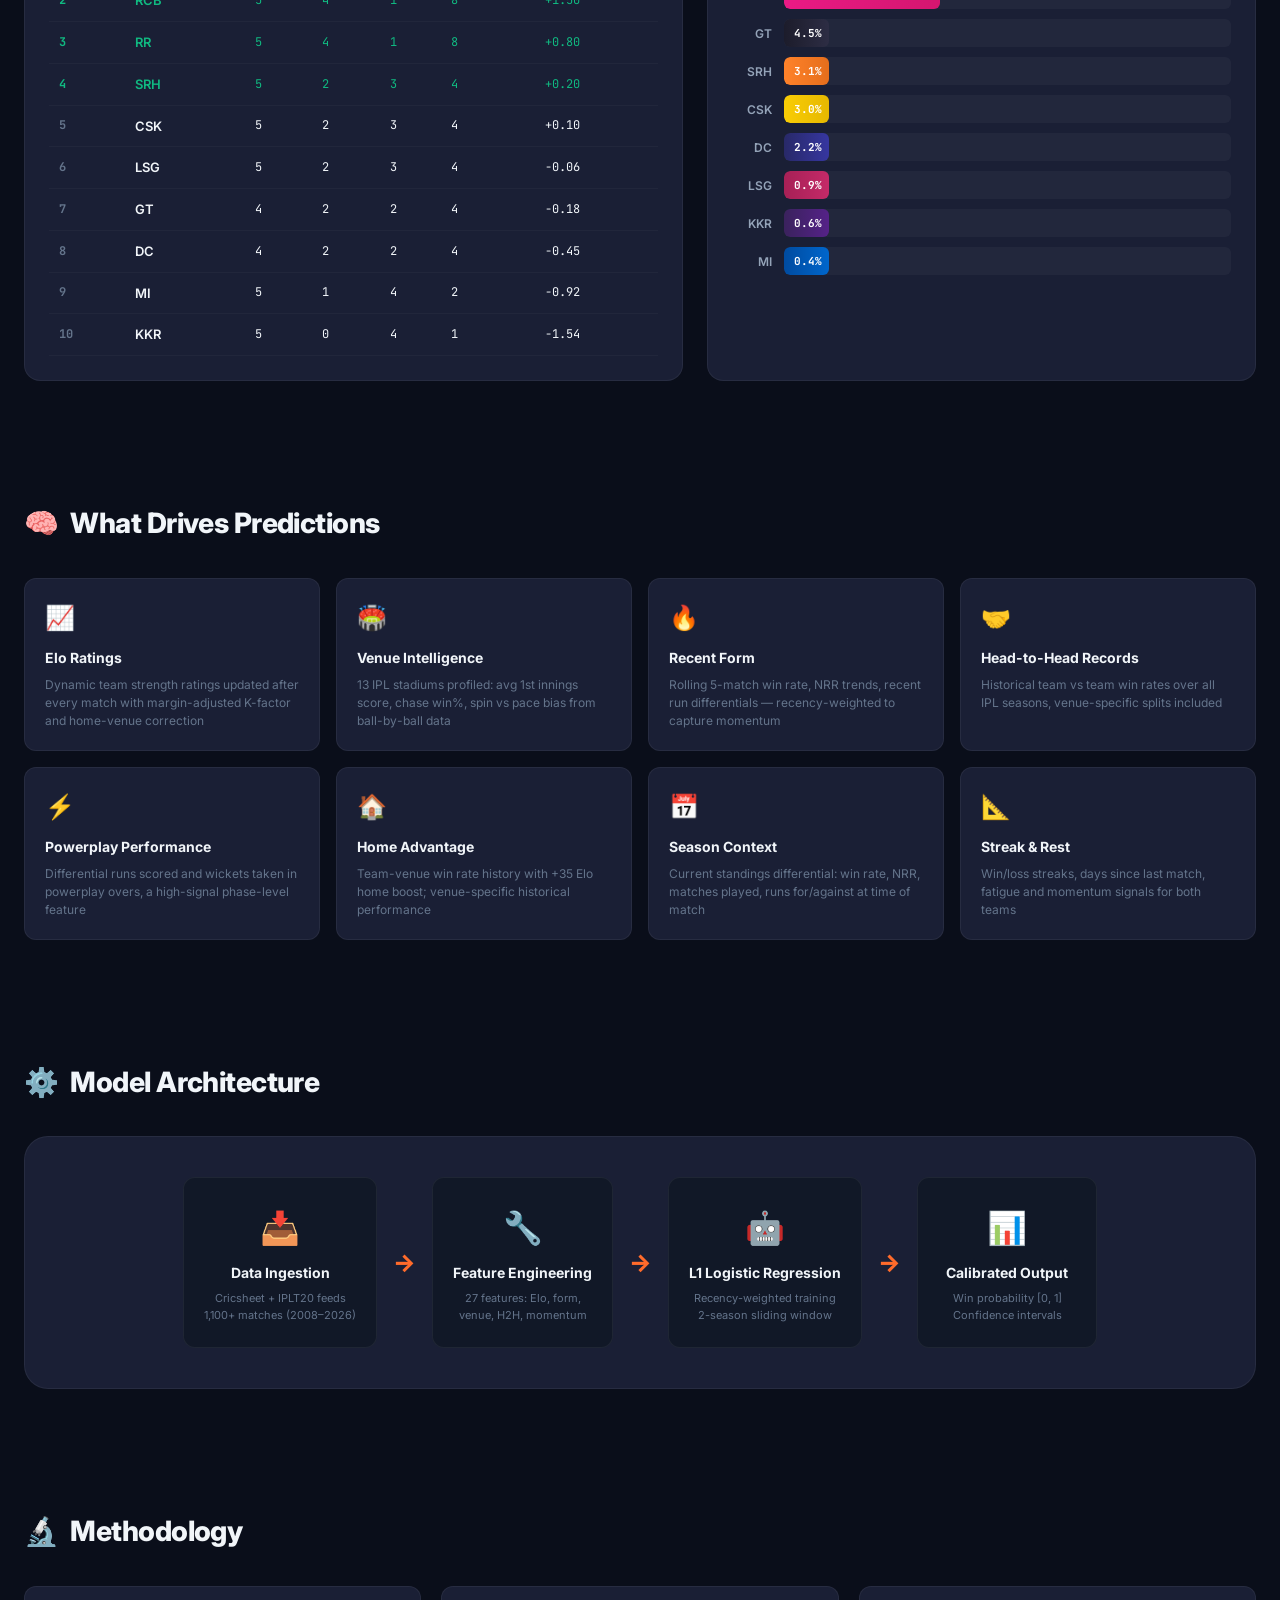
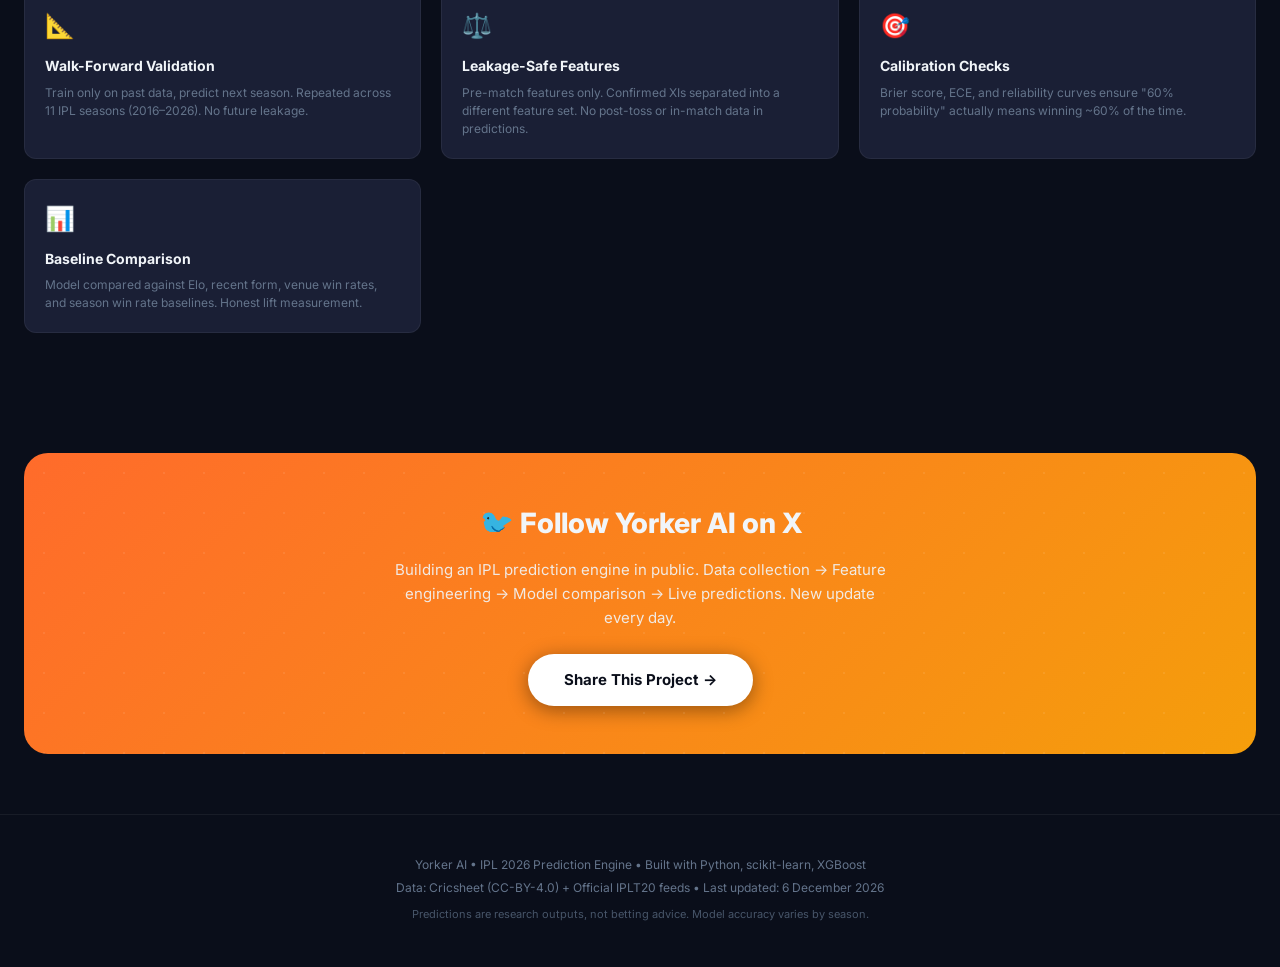
==== commit 03fc7c1b: "rebrand: Yorker AI — update all references, OG tags, README, HF Space config" ====
--- a/dashboard/index.html
+++ b/dashboard/index.html
@@ -3,16 +3,16 @@
 <head>
     <meta charset="UTF-8">
     <meta name="viewport" content="width=device-width, initial-scale=1.0">
-    <title>IPL 2026 — ML Match Winner Prediction Engine</title>
+    <title>Yorker AI — IPL 2026 Match Prediction Engine</title>
     <meta name="description" content="AI-powered IPL 2026 match winner predictions using player-level intelligence, venue analysis, and stacked ensemble ML models. 67.1% accuracy on 70-match holdout.">
 
     <!-- Open Graph / Twitter Card -->
     <meta property="og:type" content="website">
-    <meta property="og:title" content="IPL 2026 Match Prediction Engine 🏏">
+    <meta property="og:title" content="Yorker AI — IPL 2026 Match Prediction Engine 🏏">
     <meta property="og:description" content="ML-powered predictions for every IPL 2026 match. Trained on 1,100+ matches. 67.1% accuracy. Live predictions updated daily.">
-    <meta property="og:url" content="https://huggingface.co/spaces/YOUR_USERNAME/ipl-2026-predictions">
+    <meta property="og:url" content="https://huggingface.co/spaces/Shoryamishra61/yorker-ai">
     <meta name="twitter:card" content="summary_large_image">
-    <meta name="twitter:title" content="IPL 2026 Match Prediction Engine 🏏">
+    <meta name="twitter:title" content="Yorker AI — IPL 2026 Match Prediction Engine 🏏">
     <meta name="twitter:description" content="ML-powered predictions for every IPL 2026 match. Trained on 1,100+ matches. 67.1% accuracy validated on IPL 2025.">
 
     <link href="https://fonts.googleapis.com/css2?family=Inter:wght@300;400;500;600;700;800;900&family=JetBrains+Mono:wght@400;500;600&display=swap" rel="stylesheet">
@@ -31,7 +31,7 @@
             <div class="logo">
                 <span class="logo-icon">🏏</span>
                 <div class="logo-text">
-                    <h1>IPL 2026 Prediction Engine</h1>
+                    <h1>Yorker AI</h1>
                     <span class="badge">ML-Powered • Research Project • Live Season</span>
                 </div>
             </div>
@@ -59,7 +59,7 @@
                 <div class="hero-badge">Research Project • Walk-Forward Validated • Open Source</div>
                 <h2 class="hero-title">
                     Predicting IPL 2026<br>
-                    <span class="gradient-text">Match Winners with ML</span>
+                    <span class="gradient-text">Match Winners with Yorker AI</span>
                 </h2>
                 <p class="hero-subtitle">
                     Trained on 1,100+ real IPL matches (2008–2026) • 27 engineered features • L1 Logistic with recency weighting • Honest research metrics
@@ -203,7 +203,7 @@
         <!-- Twitter CTA -->
         <section id="cta" class="section">
             <div class="cta-card">
-                <h2>🐦 Follow the Research Series on X</h2>
+                <h2>🐦 Follow Yorker AI on X</h2>
                 <p>Building an IPL prediction engine in public. Data collection → Feature engineering → Model comparison → Live predictions. New update every day.</p>
                 <a href="#" id="tweet-btn" class="tweet-button" target="_blank">
                     Share This Project →
@@ -213,7 +213,7 @@
     </main>
 
     <footer>
-        <p>IPL 2026 ML Prediction Engine • Research Project • Built with Python, scikit-learn, XGBoost</p>
+        <p>Yorker AI • IPL 2026 Prediction Engine • Built with Python, scikit-learn, XGBoost</p>
         <p>Data: Cricsheet (CC-BY-4.0) + Official IPLT20 feeds • Last updated: <span id="footer-date"></span></p>
         <p style="margin-top: 8px; font-size: 11px; color: #475569;">Predictions are research outputs, not betting advice. Model accuracy varies by season.</p>
     </footer>
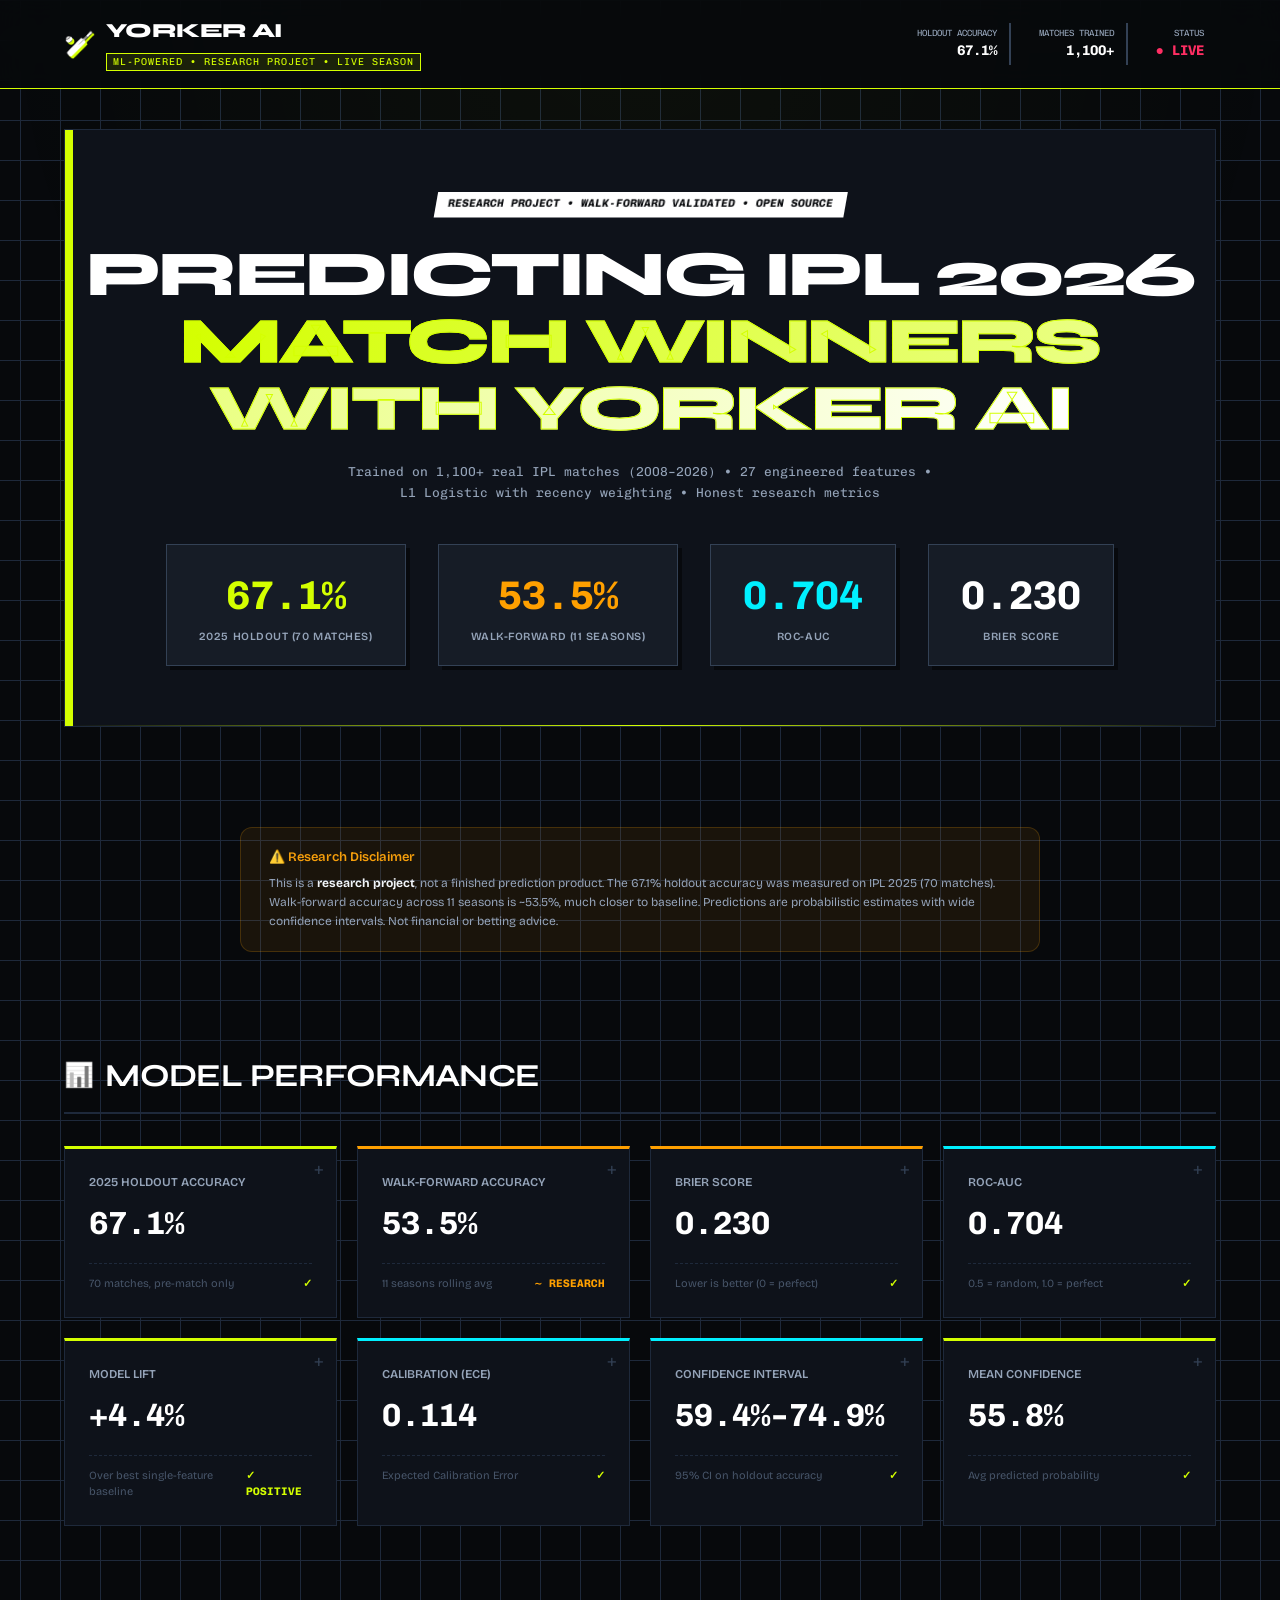
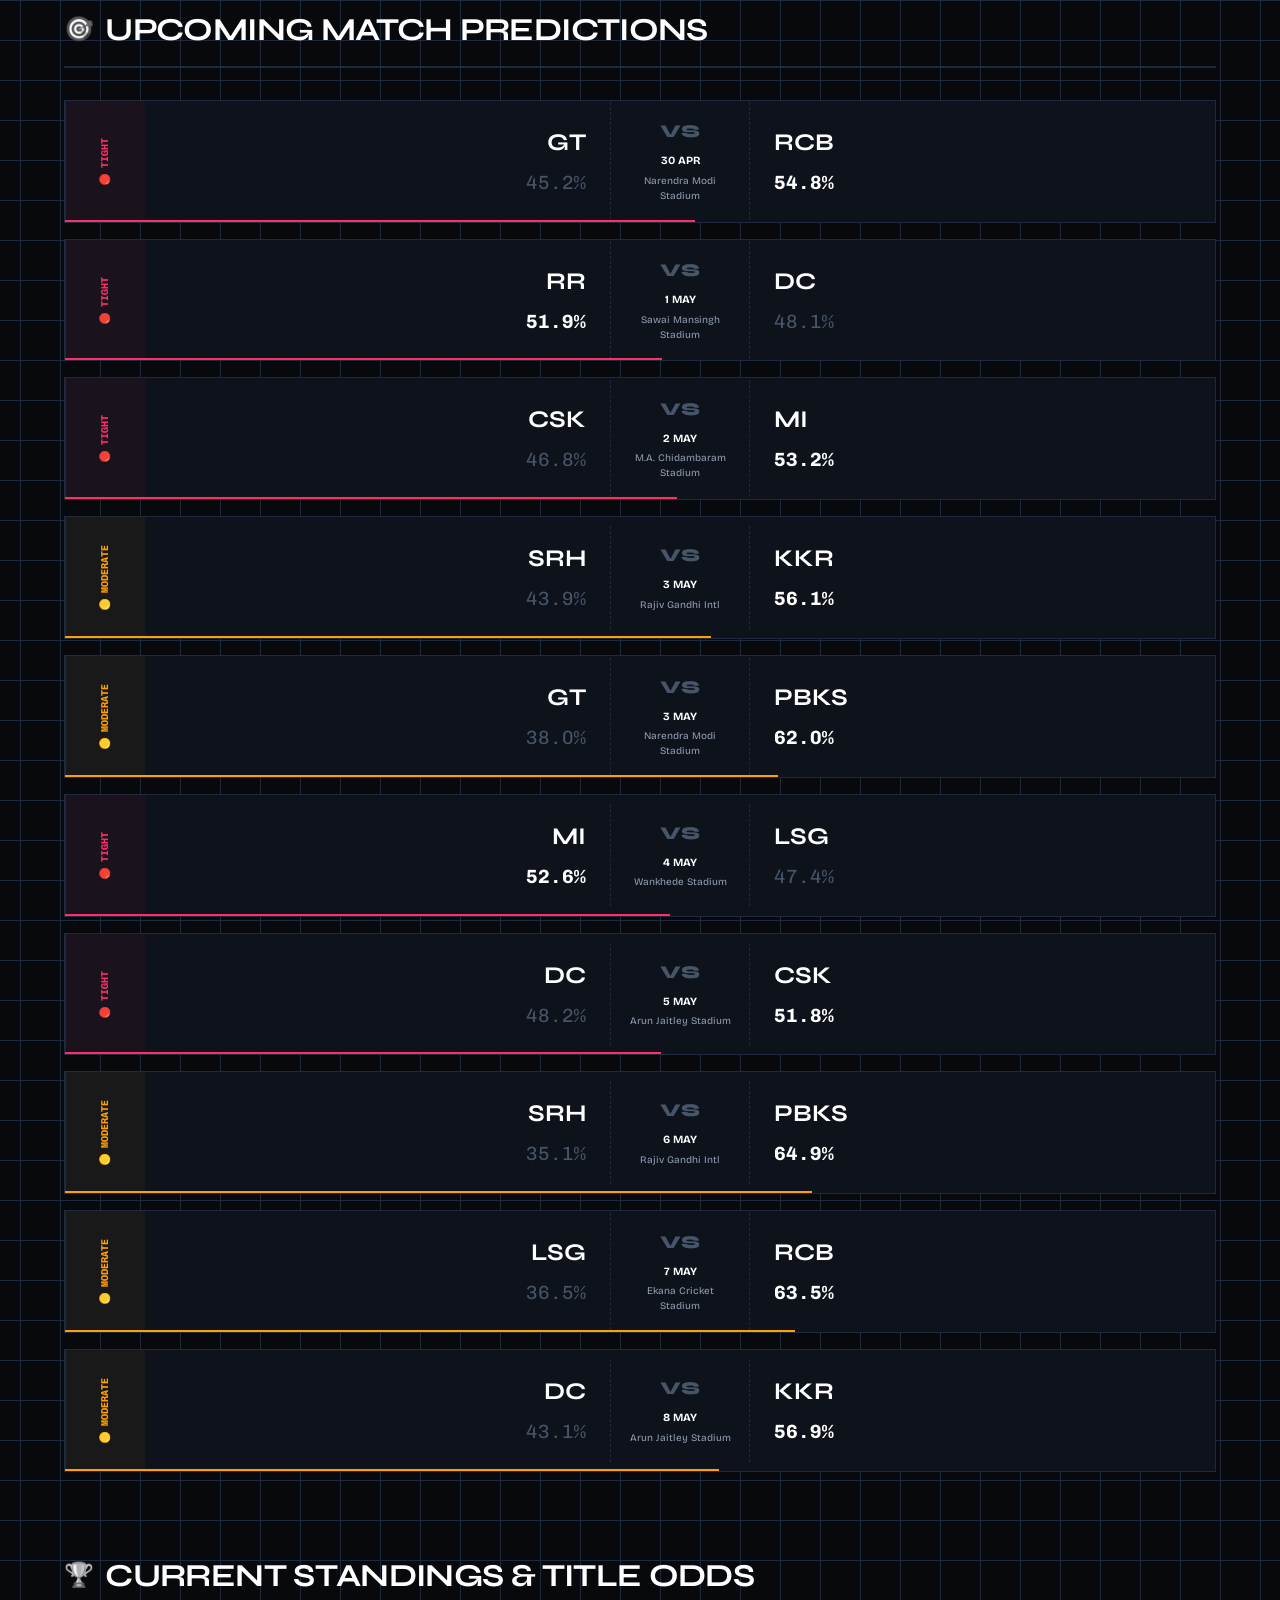
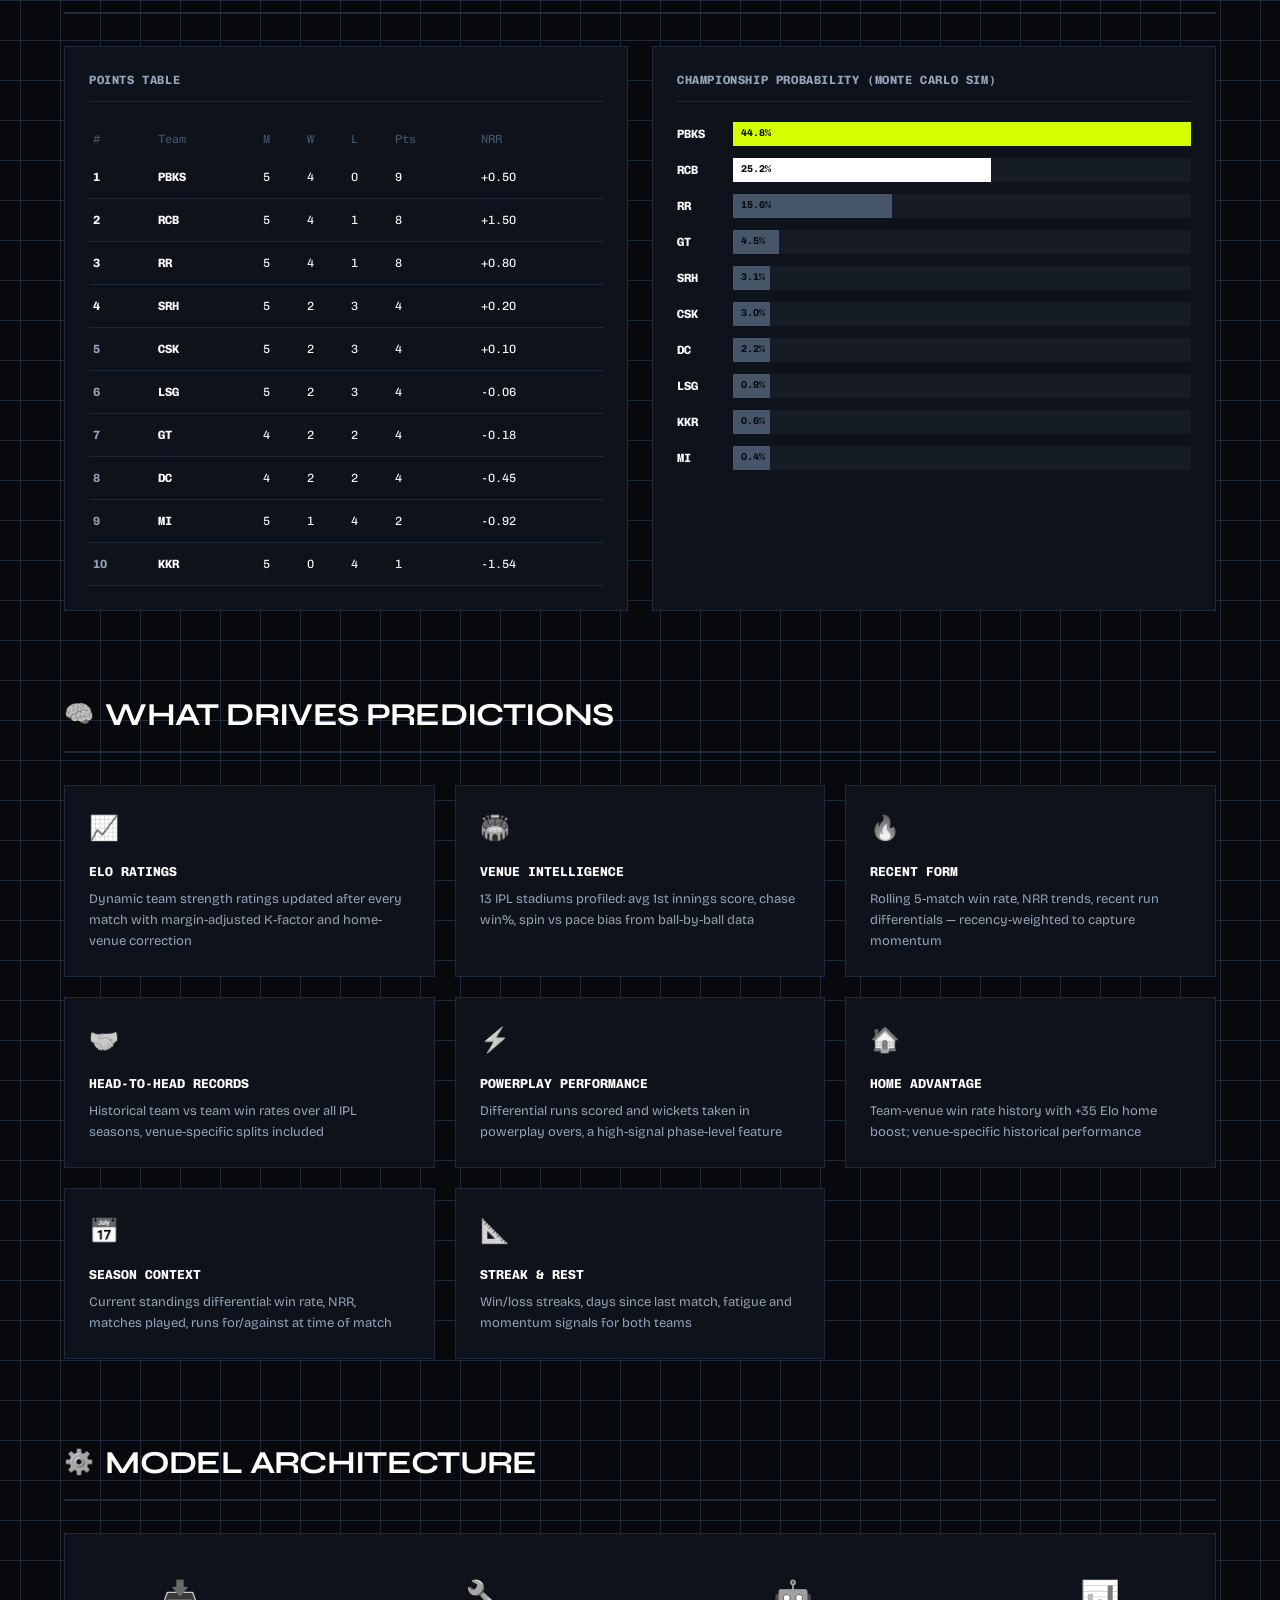
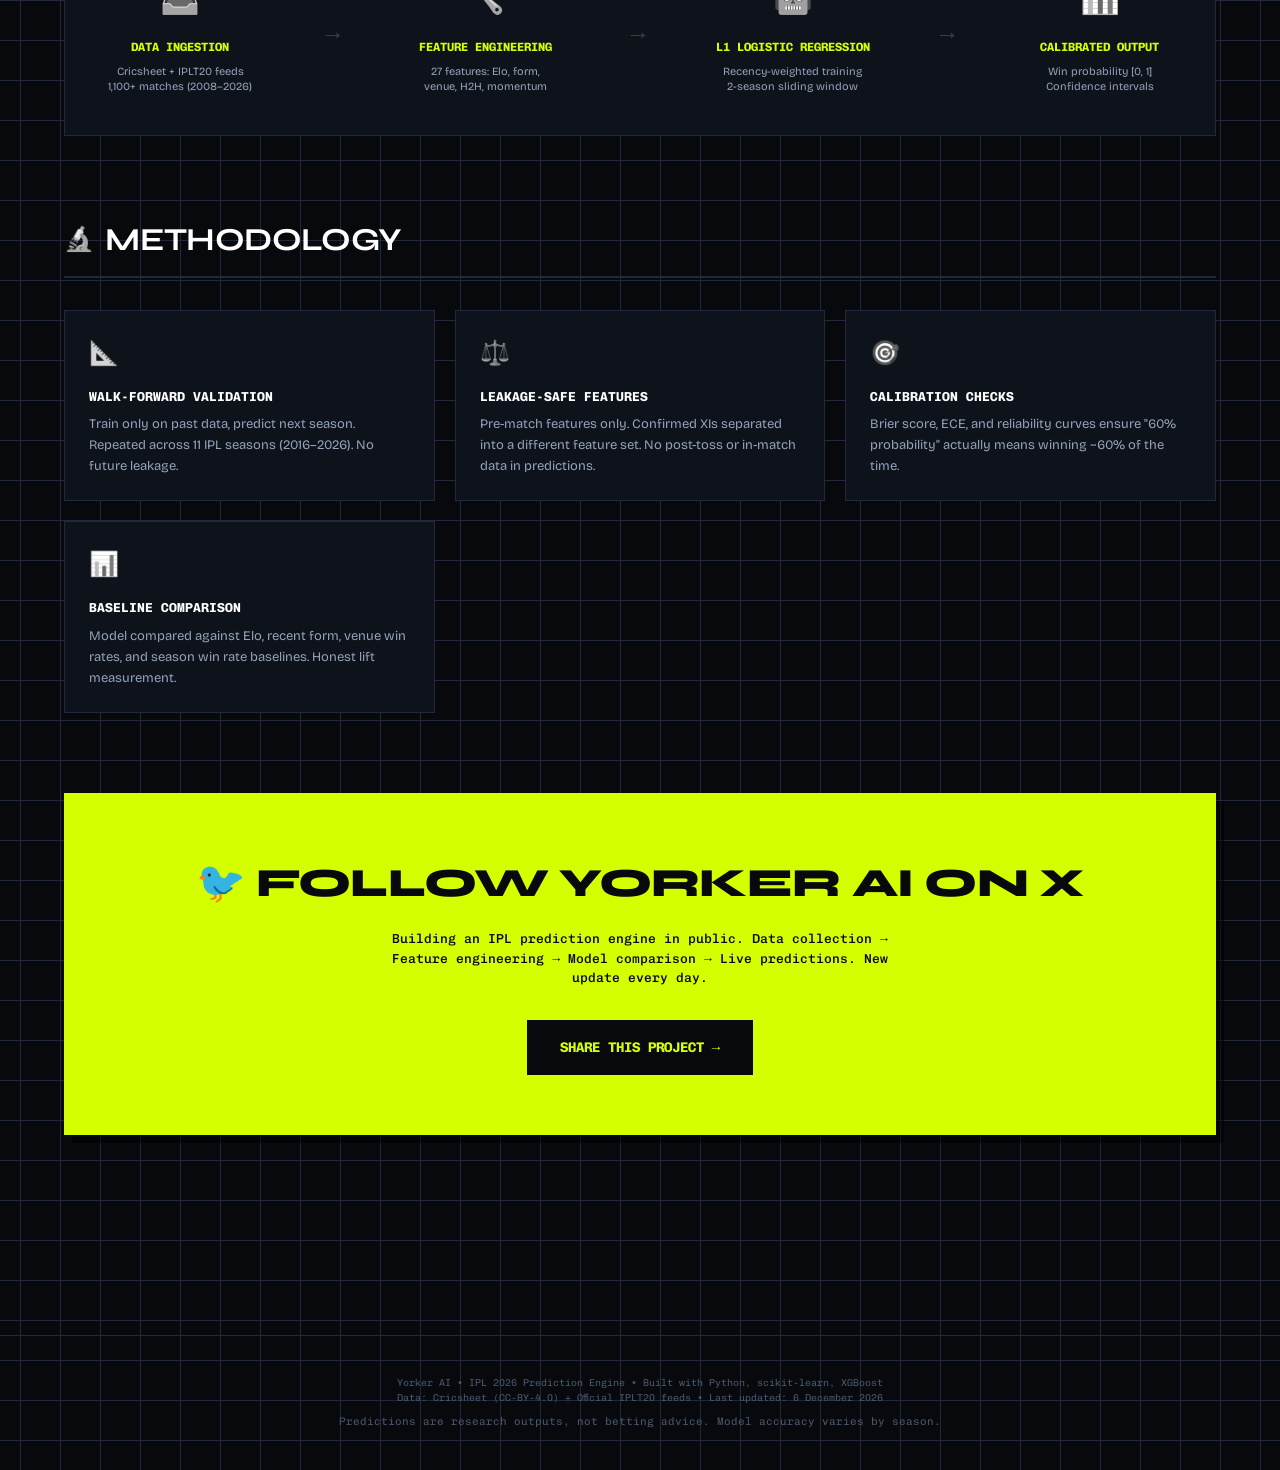
==== commit ad9f9a68: "style: overhaul UI to unique cyber-athletic data aesthetic (AI-slop free)" ====
--- a/dashboard/index.html
+++ b/dashboard/index.html
@@ -15,7 +15,9 @@
     <meta name="twitter:title" content="Yorker AI — IPL 2026 Match Prediction Engine 🏏">
     <meta name="twitter:description" content="ML-powered predictions for every IPL 2026 match. Trained on 1,100+ matches. 67.1% accuracy validated on IPL 2025.">
 
-    <link href="https://fonts.googleapis.com/css2?family=Inter:wght@300;400;500;600;700;800;900&family=JetBrains+Mono:wght@400;500;600&display=swap" rel="stylesheet">
+    <link rel="preconnect" href="https://fonts.googleapis.com">
+    <link rel="preconnect" href="https://fonts.gstatic.com" crossorigin>
+    <link href="https://fonts.googleapis.com/css2?family=Bricolage+Grotesque:opsz,wght@12..96,300..800&family=Chivo+Mono:ital,wght@0,100..900;1,100..900&family=Syne:wght@400..800&display=swap" rel="stylesheet">
     <link rel="stylesheet" href="style.css">
 </head>
 <body>
--- a/dashboard/style.css
+++ b/dashboard/style.css
@@ -1,806 +1,731 @@
-/* ═══════════════════════════════════════════════════
-   IPL 2026 ML Dashboard — Premium Dark Theme
-   ═══════════════════════════════════════════════════ */
-
 :root {
-    --bg-primary: #0a0e1a;
-    --bg-secondary: #111827;
-    --bg-card: #1a1f35;
-    --bg-card-hover: #212845;
-    --glass: rgba(26, 31, 53, 0.7);
-    --glass-border: rgba(255, 255, 255, 0.06);
-    --text-primary: #f1f5f9;
-    --text-secondary: #94a3b8;
-    --text-muted: #64748b;
-    --accent-orange: #ff6b2b;
-    --accent-gold: #f59e0b;
-    --accent-green: #10b981;
-    --accent-blue: #3b82f6;
-    --accent-purple: #8b5cf6;
-    --accent-red: #ef4444;
-    --accent-cyan: #06b6d4;
-    --gradient-fire: linear-gradient(135deg, #ff6b2b 0%, #f59e0b 100%);
-    --gradient-cool: linear-gradient(135deg, #3b82f6 0%, #8b5cf6 100%);
-    --gradient-success: linear-gradient(135deg, #10b981 0%, #06b6d4 100%);
-    --gradient-hero: linear-gradient(135deg, #ff6b2b 0%, #f59e0b 30%, #10b981 70%, #3b82f6 100%);
-    --radius-sm: 8px;
-    --radius-md: 12px;
-    --radius-lg: 16px;
-    --radius-xl: 24px;
-    --shadow-sm: 0 2px 8px rgba(0, 0, 0, 0.3);
-    --shadow-md: 0 4px 20px rgba(0, 0, 0, 0.4);
-    --shadow-lg: 0 8px 40px rgba(0, 0, 0, 0.5);
-    --shadow-glow: 0 0 30px rgba(255, 107, 43, 0.15);
-}
-
-*, *::before, *::after {
+    /* Cyber-Athletic Precision Aesthetic */
+    --bg-base: #07090C;
+    --bg-surface: #0E121A;
+    --bg-surface-elevated: #161C26;
+    
+    --accent-primary: #D4FF00; /* Electric Chartreuse */
+    --accent-secondary: #FF2E63; /* Neon Rose */
+    --accent-tertiary: #00F0FF; /* Cyan */
+    
+    --text-primary: #FFFFFF;
+    --text-secondary: #94A3B8;
+    --text-muted: #475569;
+    
+    --border-dim: #1E293B;
+    --border-bright: #334155;
+    
+    --font-display: 'Syne', sans-serif;
+    --font-ui: 'Bricolage Grotesque', sans-serif;
+    --font-mono: 'Chivo Mono', monospace;
+    
+    --border-radius: 0px; /* Sharp edges */
+}
+
+* {
     margin: 0;
     padding: 0;
     box-sizing: border-box;
 }
 
-html {
-    scroll-behavior: smooth;
-    font-size: 16px;
-}
-
 body {
-    font-family: 'Inter', -apple-system, BlinkMacSystemFont, sans-serif;
-    background: var(--bg-primary);
+    font-family: var(--font-ui);
+    background-color: var(--bg-base);
     color: var(--text-primary);
-    line-height: 1.6;
+    line-height: 1.5;
     overflow-x: hidden;
-    min-height: 100vh;
-}
-
-/* Background Effects */
+    /* Grid Pattern Background */
+    background-image: 
+        linear-gradient(var(--border-dim) 1px, transparent 1px),
+        linear-gradient(90deg, var(--border-dim) 1px, transparent 1px);
+    background-size: 40px 40px;
+    background-position: center top;
+}
+
+/* Hard geometric overlay instead of soft glowing orbs */
 .bg-grid {
     position: fixed;
-    inset: 0;
-    background-image:
-        linear-gradient(rgba(255,255,255,0.02) 1px, transparent 1px),
-        linear-gradient(90deg, rgba(255,255,255,0.02) 1px, transparent 1px);
-    background-size: 60px 60px;
-    z-index: 0;
+    top: 0; left: 0; right: 0; bottom: 0;
+    background: radial-gradient(circle at 50% 0%, rgba(212, 255, 0, 0.03) 0%, transparent 60%);
+    z-index: -1;
     pointer-events: none;
 }
-
-.glow-orb {
-    position: fixed;
-    border-radius: 50%;
-    filter: blur(120px);
-    opacity: 0.12;
-    z-index: 0;
-    pointer-events: none;
-    animation: float 20s ease-in-out infinite;
-}
-
-.orb-1 {
-    width: 500px; height: 500px;
-    background: var(--accent-orange);
-    top: -10%; left: -5%;
-    animation-delay: 0s;
-}
-
-.orb-2 {
-    width: 400px; height: 400px;
-    background: var(--accent-blue);
-    top: 40%; right: -10%;
-    animation-delay: -7s;
-}
-
-.orb-3 {
-    width: 350px; height: 350px;
-    background: var(--accent-purple);
-    bottom: -5%; left: 30%;
-    animation-delay: -14s;
-}
-
-@keyframes float {
-    0%, 100% { transform: translate(0, 0) scale(1); }
-    25% { transform: translate(30px, -20px) scale(1.05); }
-    50% { transform: translate(-20px, 30px) scale(0.95); }
-    75% { transform: translate(15px, 15px) scale(1.02); }
-}
-
-/* Header */
+.glow-orb { display: none; } /* Kill the AI slop orbs */
+
+/* === HEADER === */
 header {
     position: sticky;
     top: 0;
+    background: rgba(7, 9, 12, 0.9);
+    backdrop-filter: blur(12px);
+    border-bottom: 1px solid var(--accent-primary);
     z-index: 100;
-    backdrop-filter: blur(20px) saturate(180%);
-    -webkit-backdrop-filter: blur(20px) saturate(180%);
-    background: rgba(10, 14, 26, 0.85);
-    border-bottom: 1px solid var(--glass-border);
+    padding: 16px 0;
 }
 
 .header-inner {
-    max-width: 1280px;
-    margin: 0 auto;
-    padding: 12px 24px;
-    display: flex;
-    align-items: center;
-    justify-content: space-between;
-    gap: 16px;
-    flex-wrap: wrap;
-}
-
-.logo {
-    display: flex;
-    align-items: center;
-    gap: 12px;
-}
-
-.logo-icon {
-    font-size: 32px;
-    animation: bounce 2s ease-in-out infinite;
-}
-
-@keyframes bounce {
-    0%, 100% { transform: translateY(0); }
-    50% { transform: translateY(-4px); }
-}
-
-.logo-text h1 {
-    font-size: 18px;
-    font-weight: 700;
-    letter-spacing: -0.02em;
-    background: var(--gradient-fire);
-    -webkit-background-clip: text;
-    -webkit-text-fill-color: transparent;
-    background-clip: text;
-}
-
-.badge {
-    font-size: 11px;
-    color: var(--text-muted);
-    font-weight: 500;
-    letter-spacing: 0.05em;
-    text-transform: uppercase;
-}
-
-.header-stats {
-    display: flex;
-    gap: 8px;
-    flex-wrap: wrap;
-}
-
-.stat-pill {
-    background: var(--bg-card);
-    border: 1px solid var(--glass-border);
-    border-radius: 20px;
-    padding: 6px 14px;
-    display: flex;
-    flex-direction: column;
-    align-items: center;
-    gap: 2px;
-}
-
-.stat-pill .stat-label {
-    font-size: 10px;
-    color: var(--text-muted);
-    text-transform: uppercase;
-    letter-spacing: 0.06em;
-}
-
-.stat-pill .stat-value {
-    font-size: 13px;
-    font-weight: 700;
-    font-family: 'JetBrains Mono', monospace;
-}
-
-#accuracy-pill .stat-value {
-    color: var(--accent-green);
-}
-
-.live-pulse .stat-value {
-    color: var(--accent-green);
-    animation: pulse 2s ease-in-out infinite;
-}
-
-@keyframes pulse {
-    0%, 100% { opacity: 1; }
-    50% { opacity: 0.5; }
-}
-
-/* Main */
-main {
-    position: relative;
-    z-index: 1;
-    max-width: 1280px;
+    max-width: 1200px;
     margin: 0 auto;
     padding: 0 24px;
-}
-
+    display: flex;
+    justify-content: space-between;
+    align-items: center;
+}
+
+.logo {
+    display: flex;
+    align-items: center;
+    gap: 12px;
+}
+
+.logo-icon {
+    font-size: 24px;
+    filter: grayscale(1) brightness(2) drop-shadow(2px 2px 0px var(--accent-primary));
+}
+
+.logo-text h1 {
+    font-family: var(--font-display);
+    font-weight: 800;
+    font-size: 20px;
+    letter-spacing: -0.03em;
+    text-transform: uppercase;
+    margin-bottom: 2px;
+}
+
+.badge {
+    font-family: var(--font-mono);
+    font-size: 10px;
+    text-transform: uppercase;
+    letter-spacing: 0.1em;
+    color: var(--accent-primary);
+    background: rgba(212, 255, 0, 0.1);
+    padding: 2px 6px;
+    border: 1px solid var(--accent-primary);
+}
+
+.header-stats {
+    display: flex;
+    gap: 16px;
+}
+
+.stat-pill {
+    display: flex;
+    flex-direction: column;
+    align-items: flex-end;
+    padding: 4px 12px;
+    border-right: 2px solid var(--border-bright);
+}
+
+.stat-pill:last-child {
+    border-right: none;
+}
+
+.stat-label {
+    font-family: var(--font-mono);
+    font-size: 9px;
+    color: var(--text-secondary);
+    text-transform: uppercase;
+}
+
+.stat-value {
+    font-family: var(--font-mono);
+    font-weight: 700;
+    font-size: 14px;
+    color: var(--text-primary);
+}
+
+.live-pulse .stat-value {
+    color: var(--accent-secondary);
+    animation: blink 2s infinite;
+}
+
+@keyframes blink {
+    0%, 100% { opacity: 1; }
+    50% { opacity: 0.4; }
+}
+
+main {
+    max-width: 1200px;
+    margin: 0 auto;
+    padding: 40px 24px;
+}
+
+/* === HERO === */
 .section {
+    margin-bottom: 80px;
+}
+
+.hero-content {
+    text-align: center;
     padding: 60px 0;
-}
-
-.section-title {
-    font-size: 28px;
-    font-weight: 800;
-    margin-bottom: 32px;
-    display: flex;
-    align-items: center;
-    gap: 12px;
-    letter-spacing: -0.02em;
-}
-
-.section-icon {
-    font-size: 28px;
-}
-
-/* Hero */
-#hero {
-    text-align: center;
-    padding: 80px 0 60px;
+    border: 1px solid var(--border-dim);
+    background: var(--bg-surface);
+    position: relative;
+    overflow: hidden;
+}
+
+.hero-content::before {
+    content: '';
+    position: absolute;
+    top: 0; left: 0; width: 8px; height: 100%;
+    background: var(--accent-primary);
+}
+.hero-content::after {
+    content: '';
+    position: absolute;
+    bottom: 0; right: 0; width: 100%; height: 1px;
+    background: linear-gradient(90deg, transparent, var(--accent-primary), transparent);
 }
 
 .hero-badge {
     display: inline-block;
-    padding: 6px 18px;
-    border-radius: 20px;
+    font-family: var(--font-mono);
+    font-size: 11px;
+    color: var(--bg-base);
+    background: var(--text-primary);
+    padding: 4px 12px;
+    text-transform: uppercase;
+    font-weight: 700;
+    margin-bottom: 24px;
+    transform: skew(-10deg);
+}
+
+.hero-title {
+    font-family: var(--font-display);
+    font-size: 4rem;
+    font-weight: 800;
+    line-height: 1.05;
+    letter-spacing: -0.04em;
+    text-transform: uppercase;
+    margin-bottom: 20px;
+}
+
+.gradient-text {
+    color: transparent;
+    -webkit-text-stroke: 1px var(--accent-primary);
+    background: linear-gradient(90deg, var(--accent-primary), #fff);
+    -webkit-background-clip: text;
+}
+
+.hero-subtitle {
+    font-family: var(--font-mono);
     font-size: 13px;
-    font-weight: 600;
-    background: rgba(255, 107, 43, 0.15);
-    color: var(--accent-orange);
-    border: 1px solid rgba(255, 107, 43, 0.25);
-    margin-bottom: 24px;
-    letter-spacing: 0.02em;
-}
-
-.hero-title {
-    font-size: clamp(32px, 5vw, 56px);
-    font-weight: 900;
-    line-height: 1.1;
-    letter-spacing: -0.03em;
-    margin-bottom: 20px;
-}
-
-.gradient-text {
-    background: var(--gradient-hero);
-    -webkit-background-clip: text;
-    -webkit-text-fill-color: transparent;
-    background-clip: text;
-    background-size: 200% 200%;
-    animation: shimmer 4s ease-in-out infinite;
-}
-
-@keyframes shimmer {
-    0%, 100% { background-position: 0% 50%; }
-    50% { background-position: 100% 50%; }
-}
-
-.hero-subtitle {
-    font-size: 16px;
     color: var(--text-secondary);
     max-width: 600px;
     margin: 0 auto 40px;
-    line-height: 1.7;
+    line-height: 1.6;
 }
 
 .hero-metrics {
     display: flex;
     justify-content: center;
-    gap: 24px;
+    gap: 32px;
     flex-wrap: wrap;
 }
 
 .hero-metric {
-    background: var(--glass);
-    backdrop-filter: blur(10px);
-    border: 1px solid var(--glass-border);
-    border-radius: var(--radius-lg);
-    padding: 24px 32px;
-    min-width: 160px;
-    transition: transform 0.3s ease, box-shadow 0.3s ease;
+    text-align: center;
+    background: var(--bg-surface-elevated);
+    border: 1px solid var(--border-bright);
+    padding: 20px 32px;
+    position: relative;
+    box-shadow: 4px 4px 0px rgba(0,0,0,0.5);
+    transition: transform 0.2s, box-shadow 0.2s;
 }
 
 .hero-metric:hover {
-    transform: translateY(-4px);
-    box-shadow: var(--shadow-glow);
-}
-
-.hero-metric .metric-value {
-    font-size: 36px;
-    font-weight: 800;
-    font-family: 'JetBrains Mono', monospace;
-    line-height: 1;
-    margin-bottom: 6px;
-}
-
-.hero-metric .metric-label {
-    font-size: 12px;
-    color: var(--text-muted);
-    text-transform: uppercase;
-    letter-spacing: 0.08em;
+    transform: translate(-2px, -2px);
+    box-shadow: 6px 6px 0px var(--accent-primary);
+}
+
+.metric-value {
+    font-family: var(--font-mono);
+    font-size: 2.5rem;
+    font-weight: 700;
+    margin-bottom: 4px;
+}
+
+.metric-label {
+    font-size: 11px;
+    text-transform: uppercase;
     font-weight: 600;
-}
-
-/* Metrics Grid */
+    letter-spacing: 0.05em;
+    color: var(--text-secondary);
+}
+
+/* Override JS inline colors to match theme */
+.hero-metric:nth-child(1) .metric-value { color: var(--accent-primary) !important; }
+.hero-metric:nth-child(2) .metric-value { color: #FFA000 !important; }
+.hero-metric:nth-child(3) .metric-value { color: var(--accent-tertiary) !important; }
+.hero-metric:nth-child(4) .metric-value { color: var(--text-primary) !important; }
+
+/* === SECTION TITLES === */
+.section-title {
+    font-family: var(--font-display);
+    font-size: 2rem;
+    font-weight: 700;
+    text-transform: uppercase;
+    letter-spacing: -0.02em;
+    margin-bottom: 32px;
+    display: flex;
+    align-items: center;
+    gap: 12px;
+    padding-bottom: 12px;
+    border-bottom: 2px solid var(--border-dim);
+}
+
+.section-icon {
+    filter: grayscale(1);
+    font-size: 1.5rem;
+}
+
+/* === METRICS GRID === */
 .metrics-grid {
     display: grid;
-    grid-template-columns: repeat(auto-fit, minmax(220px, 1fr));
-    gap: 16px;
+    grid-template-columns: repeat(auto-fit, minmax(260px, 1fr));
+    gap: 20px;
 }
 
 .metric-card {
-    background: var(--bg-card);
-    border: 1px solid var(--glass-border);
-    border-radius: var(--radius-md);
+    background: var(--bg-surface);
+    border: 1px solid var(--border-dim);
     padding: 24px;
-    transition: all 0.3s ease;
     position: relative;
-    overflow: hidden;
+    border-top: 3px solid var(--border-bright);
 }
 
 .metric-card::before {
-    content: '';
+    content: '+';
     position: absolute;
-    top: 0; left: 0; right: 0;
-    height: 3px;
-    border-radius: var(--radius-md) var(--radius-md) 0 0;
-}
-
-.metric-card.green::before { background: var(--gradient-success); }
-.metric-card.orange::before { background: var(--gradient-fire); }
-.metric-card.blue::before { background: var(--gradient-cool); }
-
-.metric-card:hover {
-    transform: translateY(-2px);
-    border-color: rgba(255,255,255,0.12);
-    box-shadow: var(--shadow-md);
-}
-
-.metric-card .mc-label {
+    top: 8px; right: 12px;
+    font-family: var(--font-mono);
+    color: var(--border-bright);
+}
+
+.mc-label {
     font-size: 12px;
-    color: var(--text-muted);
-    text-transform: uppercase;
-    letter-spacing: 0.06em;
     font-weight: 600;
+    text-transform: uppercase;
+    color: var(--text-secondary);
     margin-bottom: 8px;
 }
 
-.metric-card .mc-value {
-    font-size: 28px;
-    font-weight: 800;
-    font-family: 'JetBrains Mono', monospace;
-    line-height: 1;
-    margin-bottom: 4px;
-}
-
-.metric-card .mc-target {
+.mc-value {
+    font-family: var(--font-mono);
+    font-size: 2rem;
+    font-weight: 700;
+    color: var(--text-primary);
+    margin-bottom: 16px;
+}
+
+.mc-target {
     font-size: 11px;
     color: var(--text-muted);
+    display: flex;
+    justify-content: space-between;
+    align-items: center;
+    border-top: 1px dashed var(--border-dim);
+    padding-top: 12px;
 }
 
 .mc-status {
-    display: inline-block;
-    padding: 2px 8px;
-    border-radius: 10px;
+    font-family: var(--font-mono);
+    font-weight: 700;
+}
+.mc-status.pass { color: var(--accent-primary); }
+.mc-status.warn { color: #FFA000; }
+
+.metric-card.green { border-top-color: var(--accent-primary); }
+.metric-card.orange { border-top-color: #FFA000; }
+.metric-card.blue { border-top-color: var(--accent-tertiary); }
+
+/* === PREDICTIONS === */
+.predictions-container {
+    display: flex;
+    flex-direction: column;
+    gap: 16px;
+}
+
+.prediction-card {
+    background: var(--bg-surface);
+    border: 1px solid var(--border-dim);
+    display: grid;
+    grid-template-columns: 80px 1fr 140px 1fr;
+    align-items: center;
+    position: relative;
+    transition: background 0.2s;
+}
+
+.prediction-card:hover {
+    background: var(--bg-surface-elevated);
+    border-color: var(--border-bright);
+}
+
+.prediction-pick {
+    font-family: var(--font-mono);
     font-size: 10px;
     font-weight: 700;
-    margin-left: 4px;
-}
-
-.mc-status.pass { background: rgba(16,185,129,0.15); color: var(--accent-green); }
-.mc-status.warn { background: rgba(245,158,11,0.15); color: var(--accent-gold); }
-
-/* Prediction Cards */
-.predictions-container {
-    display: grid;
-    gap: 16px;
-}
-
-.prediction-card {
-    background: var(--bg-card);
-    border: 1px solid var(--glass-border);
-    border-radius: var(--radius-lg);
+    text-align: center;
+    padding: 16px 8px;
+    height: 100%;
+    display: flex;
+    align-items: center;
+    justify-content: center;
+    border-right: 1px solid var(--border-dim);
+    writing-mode: vertical-rl;
+    transform: rotate(180deg);
+}
+
+.prediction-pick.high { color: var(--accent-primary); background: rgba(212, 255, 0, 0.05); }
+.prediction-pick.medium { color: #FFA000; background: rgba(255, 160, 0, 0.05); }
+.prediction-pick.low { color: var(--accent-secondary); background: rgba(255, 46, 99, 0.05); }
+
+.team {
     padding: 24px;
-    display: grid;
-    grid-template-columns: 1fr auto 1fr;
-    align-items: center;
-    gap: 20px;
-    transition: all 0.3s ease;
-    position: relative;
-    overflow: hidden;
-}
-
-.prediction-card:hover {
-    border-color: rgba(255, 107, 43, 0.3);
-    box-shadow: 0 0 30px rgba(255, 107, 43, 0.08);
-    transform: translateY(-2px);
-}
-
-.prediction-card .team {
     display: flex;
     flex-direction: column;
-    gap: 6px;
-}
-
-.prediction-card .team.left { text-align: left; }
-.prediction-card .team.right { text-align: right; }
+    gap: 8px;
+}
+
+.team.left { text-align: right; }
+.team.right { text-align: left; }
 
 .team-name {
+    font-family: var(--font-display);
+    font-size: 1.5rem;
+    font-weight: 700;
+}
+
+.team-prob {
+    font-family: var(--font-mono);
+    font-size: 1.2rem;
+    font-weight: 400;
+    color: var(--text-muted);
+}
+
+.team-prob.winner {
+    font-weight: 700;
+    color: var(--text-primary);
+}
+
+.vs-section {
+    text-align: center;
+    padding: 16px;
+    border-left: 1px dashed var(--border-dim);
+    border-right: 1px dashed var(--border-dim);
+}
+
+.vs-badge {
+    font-family: var(--font-display);
+    font-weight: 800;
     font-size: 18px;
-    font-weight: 700;
-    letter-spacing: -0.01em;
-}
-
-.team-prob {
-    font-family: 'JetBrains Mono', monospace;
-    font-size: 24px;
-    font-weight: 800;
-}
-
-.team-prob.winner { color: var(--accent-green); }
-.team-prob.loser { color: var(--text-muted); }
-
-.vs-section {
-    display: flex;
-    flex-direction: column;
-    align-items: center;
-    gap: 4px;
-    min-width: 100px;
-}
-
-.vs-badge {
-    font-size: 12px;
-    font-weight: 800;
     color: var(--text-muted);
-    letter-spacing: 0.1em;
+    margin-bottom: 8px;
 }
 
 .vs-date {
     font-size: 11px;
-    color: var(--text-muted);
+    font-weight: 700;
+    text-transform: uppercase;
+    color: var(--text-primary);
 }
 
 .vs-venue {
     font-size: 10px;
-    color: var(--text-muted);
-    max-width: 120px;
-    text-align: center;
-    line-height: 1.3;
+    color: var(--text-secondary);
+    margin-top: 4px;
 }
 
 .confidence-bar {
     position: absolute;
-    bottom: 0;
-    left: 0;
-    height: 3px;
-    border-radius: 0 0 var(--radius-lg) var(--radius-lg);
-    transition: width 1s ease;
-}
-
-.confidence-bar.high { background: var(--accent-green); }
-.confidence-bar.medium { background: var(--accent-gold); }
-.confidence-bar.low { background: var(--accent-red); }
-
-.prediction-pick {
-    position: absolute;
-    top: 12px;
-    right: 16px;
-    font-size: 10px;
-    font-weight: 700;
-    text-transform: uppercase;
-    letter-spacing: 0.06em;
-    padding: 3px 10px;
-    border-radius: 10px;
-}
-
-.prediction-pick.high { background: rgba(16,185,129,0.15); color: var(--accent-green); }
-.prediction-pick.medium { background: rgba(245,158,11,0.15); color: var(--accent-gold); }
-.prediction-pick.low { background: rgba(239,68,68,0.15); color: var(--accent-red); }
-
-/* Standings */
+    bottom: 0; left: 0;
+    height: 2px;
+}
+.confidence-bar.high { background: var(--accent-primary); }
+.confidence-bar.medium { background: #FFA000; }
+.confidence-bar.low { background: var(--accent-secondary); }
+
+/* === STANDINGS & ODDS === */
 .standings-grid {
     display: grid;
-    grid-template-columns: 1.2fr 1fr;
+    grid-template-columns: 1fr 1fr;
     gap: 24px;
 }
 
 .table-card, .chart-card {
-    background: var(--bg-card);
-    border: 1px solid var(--glass-border);
-    border-radius: var(--radius-lg);
+    background: var(--bg-surface);
+    border: 1px solid var(--border-dim);
     padding: 24px;
 }
 
 .table-card h3, .chart-card h3 {
-    font-size: 16px;
-    font-weight: 700;
-    margin-bottom: 16px;
+    font-family: var(--font-mono);
+    font-size: 12px;
+    text-transform: uppercase;
+    letter-spacing: 0.05em;
     color: var(--text-secondary);
+    margin-bottom: 20px;
+    padding-bottom: 12px;
+    border-bottom: 1px solid var(--border-dim);
 }
 
 .standings-table {
     width: 100%;
     border-collapse: collapse;
-    font-size: 13px;
+    font-family: var(--font-mono);
+    font-size: 12px;
 }
 
 .standings-table th {
     text-align: left;
-    padding: 8px 10px;
     color: var(--text-muted);
-    font-size: 10px;
-    text-transform: uppercase;
-    letter-spacing: 0.08em;
-    border-bottom: 1px solid var(--glass-border);
+    padding: 8px 4px;
+    font-weight: 400;
 }
 
 .standings-table td {
-    padding: 10px 10px;
-    border-bottom: 1px solid rgba(255,255,255,0.03);
-    font-family: 'JetBrains Mono', monospace;
+    padding: 12px 4px;
+    border-bottom: 1px solid var(--border-dim);
+}
+
+.standings-table tr.playoff td {
+    color: var(--text-primary);
+}
+
+.rank-cell { font-weight: 700; color: var(--text-secondary); }
+.team-cell { font-weight: 700; }
+
+.odds-row {
+    display: flex;
+    align-items: center;
+    gap: 16px;
+    margin-bottom: 12px;
+}
+
+.odds-team {
+    font-family: var(--font-mono);
+    font-weight: 700;
     font-size: 12px;
-}
-
-.standings-table tr:hover td {
-    background: rgba(255,255,255,0.02);
-}
-
-.standings-table .team-cell {
-    font-family: 'Inter', sans-serif;
-    font-weight: 600;
-    font-size: 13px;
-}
-
-.standings-table .rank-cell {
-    color: var(--text-muted);
-    font-weight: 700;
-}
-
-.standings-table tr.playoff td {
-    color: var(--accent-green);
-}
-
-/* Title Odds Chart */
-.odds-bar-container {
-    display: flex;
-    flex-direction: column;
-    gap: 10px;
-}
-
-.odds-row {
-    display: flex;
-    align-items: center;
-    gap: 12px;
-}
-
-.odds-team {
-    font-size: 12px;
-    font-weight: 600;
     width: 40px;
-    text-align: right;
-    color: var(--text-secondary);
 }
 
 .odds-bar-track {
-    flex: 1;
-    height: 28px;
-    background: rgba(255,255,255,0.04);
-    border-radius: 6px;
-    overflow: hidden;
+    flex-grow: 1;
+    background: var(--bg-surface-elevated);
+    height: 24px;
     position: relative;
 }
 
 .odds-bar-fill {
     height: 100%;
-    border-radius: 6px;
-    display: flex;
-    align-items: center;
-    padding-left: 10px;
-    font-size: 11px;
-    font-weight: 700;
-    font-family: 'JetBrains Mono', monospace;
-    color: white;
-    transition: width 1.5s cubic-bezier(0.4, 0, 0.2, 1);
-    min-width: 45px;
-}
-
-/* Features Grid */
+    background: var(--text-muted);
+    display: flex;
+    align-items: center;
+    padding-left: 8px;
+    font-family: var(--font-mono);
+    font-size: 10px;
+    font-weight: 700;
+    color: var(--bg-base);
+    transition: width 1s cubic-bezier(0.16, 1, 0.3, 1);
+}
+
+/* Top team accent */
+.odds-row:nth-child(1) .odds-bar-fill { background: var(--accent-primary); }
+.odds-row:nth-child(2) .odds-bar-fill { background: var(--text-primary); }
+
+/* === FEATURES === */
 .features-grid {
     display: grid;
     grid-template-columns: repeat(auto-fit, minmax(280px, 1fr));
-    gap: 16px;
+    gap: 20px;
 }
 
 .feature-card {
-    background: var(--bg-card);
-    border: 1px solid var(--glass-border);
-    border-radius: var(--radius-md);
-    padding: 20px;
-    transition: all 0.3s ease;
+    background: var(--bg-surface);
+    border: 1px solid var(--border-dim);
+    padding: 24px;
+    transition: border-color 0.2s;
 }
 
 .feature-card:hover {
-    transform: translateY(-2px);
-    border-color: rgba(255,255,255,0.1);
-}
-
-.feature-card .fc-icon {
+    border-color: var(--accent-primary);
+}
+
+.fc-icon {
     font-size: 24px;
-    margin-bottom: 10px;
-}
-
-.feature-card .fc-name {
-    font-size: 14px;
-    font-weight: 700;
-    margin-bottom: 6px;
-}
-
-.feature-card .fc-desc {
-    font-size: 12px;
-    color: var(--text-muted);
-    line-height: 1.5;
-}
-
-/* Architecture */
-.architecture-card {
-    background: var(--bg-card);
-    border: 1px solid var(--glass-border);
-    border-radius: var(--radius-xl);
+    margin-bottom: 16px;
+    filter: grayscale(1);
+}
+
+.fc-name {
+    font-family: var(--font-mono);
+    font-size: 13px;
+    font-weight: 700;
+    text-transform: uppercase;
+    color: var(--text-primary);
+    margin-bottom: 8px;
+}
+
+.fc-desc {
+    font-size: 13px;
+    color: var(--text-secondary);
+    line-height: 1.6;
+}
+
+/* === ARCHITECTURE === */
+.arch-pipeline {
+    display: flex;
+    align-items: center;
+    justify-content: space-between;
+    background: var(--bg-surface);
+    border: 1px solid var(--border-dim);
     padding: 40px;
     overflow-x: auto;
 }
 
-.arch-pipeline {
-    display: flex;
-    align-items: center;
-    justify-content: center;
-    gap: 16px;
-    flex-wrap: wrap;
-}
-
 .arch-stage {
-    background: var(--bg-secondary);
-    border: 1px solid var(--glass-border);
-    border-radius: var(--radius-md);
-    padding: 24px 20px;
     text-align: center;
-    min-width: 180px;
-    transition: all 0.3s ease;
-    opacity: 0;
-    transform: translateY(20px);
-    animation: fadeInUp 0.6s ease forwards;
-    animation-delay: calc(var(--delay) * 0.2s);
-}
-
-.arch-stage:hover {
-    border-color: var(--accent-orange);
-    box-shadow: 0 0 20px rgba(255, 107, 43, 0.1);
-    transform: translateY(-4px);
-}
-
-@keyframes fadeInUp {
-    to { opacity: 1; transform: translateY(0); }
-}
-
-.arch-icon { font-size: 32px; margin-bottom: 8px; }
-.arch-name { font-size: 14px; font-weight: 700; margin-bottom: 6px; }
-.arch-detail { font-size: 11px; color: var(--text-muted); line-height: 1.5; }
+    min-width: 150px;
+}
+
+.arch-icon {
+    font-size: 32px;
+    margin-bottom: 16px;
+    filter: grayscale(1);
+}
+
+.arch-name {
+    font-family: var(--font-mono);
+    font-weight: 700;
+    font-size: 12px;
+    text-transform: uppercase;
+    color: var(--accent-primary);
+    margin-bottom: 8px;
+}
+
+.arch-detail {
+    font-size: 11px;
+    color: var(--text-secondary);
+    line-height: 1.4;
+}
 
 .arch-arrow {
+    font-family: var(--font-mono);
+    color: var(--border-bright);
     font-size: 24px;
-    color: var(--accent-orange);
+}
+
+/* === CTA === */
+.cta-card {
+    background: var(--accent-primary);
+    color: var(--bg-base);
+    padding: 60px 40px;
+    text-align: center;
+    box-shadow: 8px 8px 0px rgba(0,0,0,0.5);
+}
+
+.cta-card h2 {
+    font-family: var(--font-display);
+    font-size: 2.5rem;
     font-weight: 800;
-}
-
-/* CTA */
-.cta-card {
-    background: var(--gradient-fire);
-    border-radius: var(--radius-xl);
-    padding: 48px;
-    text-align: center;
-    position: relative;
-    overflow: hidden;
-}
-
-.cta-card::before {
-    content: '';
-    position: absolute;
-    inset: 0;
-    background: url("data:image/svg+xml,%3Csvg width='40' height='40' xmlns='http://www.w3.org/2000/svg'%3E%3Cpath d='M0 0h40v40H0z' fill='none'/%3E%3Ccircle cx='20' cy='20' r='1' fill='rgba(255,255,255,0.1)'/%3E%3C/svg%3E");
-    pointer-events: none;
-}
-
-.cta-card h2 {
-    font-size: 28px;
-    font-weight: 800;
-    margin-bottom: 12px;
+    text-transform: uppercase;
+    margin-bottom: 16px;
+    letter-spacing: -0.02em;
 }
 
 .cta-card p {
-    font-size: 15px;
-    opacity: 0.9;
+    font-family: var(--font-mono);
+    font-size: 13px;
     max-width: 500px;
-    margin: 0 auto 24px;
-    line-height: 1.6;
+    margin: 0 auto 32px;
+    font-weight: 500;
 }
 
 .tweet-button {
     display: inline-block;
-    background: white;
-    color: #0a0e1a;
-    padding: 14px 36px;
-    border-radius: 30px;
-    font-weight: 700;
-    font-size: 15px;
+    background: var(--bg-base);
+    color: var(--accent-primary);
+    font-family: var(--font-mono);
+    font-weight: 700;
+    font-size: 14px;
+    text-transform: uppercase;
     text-decoration: none;
-    transition: all 0.3s ease;
-    box-shadow: var(--shadow-md);
+    padding: 16px 32px;
+    transition: transform 0.2s, background 0.2s;
+    border: 1px solid var(--bg-base);
 }
 
 .tweet-button:hover {
-    transform: translateY(-2px) scale(1.02);
-    box-shadow: 0 8px 30px rgba(0,0,0,0.3);
-}
-
-/* Footer */
+    transform: translate(-2px, -2px);
+    background: #000;
+}
+
+/* === FOOTER === */
 footer {
-    position: relative;
-    z-index: 1;
     text-align: center;
     padding: 40px 24px;
-    border-top: 1px solid var(--glass-border);
+    border-top: 1px solid var(--border-dim);
+    margin-top: 80px;
+    font-family: var(--font-mono);
+    font-size: 10px;
     color: var(--text-muted);
-    font-size: 12px;
-}
-
-footer p { margin-bottom: 4px; }
-
-/* Team Colors */
-.team-color-RCB, .team-color-rcb { color: #e02020; }
-.team-color-MI, .team-color-mi { color: #004ba0; }
-.team-color-CSK, .team-color-csk { color: #f9cd05; }
-.team-color-RR, .team-color-rr { color: #ea1a85; }
-.team-color-SRH, .team-color-srh { color: #ff822a; }
-.team-color-GT, .team-color-gt { color: #1c1c2b; }
-.team-color-PBKS, .team-color-pbks { color: #ed1b24; }
-.team-color-DC, .team-color-dc { color: #282968; }
-.team-color-KKR, .team-color-kkr { color: #3a225d; }
-.team-color-LSG, .team-color-lsg { color: #a72056; }
-
-/* Team Bar Colors */
-.bar-RCB { background: linear-gradient(90deg, #e02020, #c91a1a); }
-.bar-MI { background: linear-gradient(90deg, #004ba0, #0066cc); }
-.bar-CSK { background: linear-gradient(90deg, #f9cd05, #e6b800); }
-.bar-RR { background: linear-gradient(90deg, #ea1a85, #d4166f); }
-.bar-SRH { background: linear-gradient(90deg, #ff822a, #e56e1c); }
-.bar-GT { background: linear-gradient(90deg, #1c1c2b, #2d2d44); }
-.bar-PBKS { background: linear-gradient(90deg, #ed1b24, #d4161e); }
-.bar-DC { background: linear-gradient(90deg, #282968, #3636a0); }
-.bar-KKR { background: linear-gradient(90deg, #3a225d, #552288); }
-.bar-LSG { background: linear-gradient(90deg, #a72056, #c42a68); }
-
-/* Responsive */
-@media (max-width: 768px) {
-    .header-inner { flex-direction: column; }
-    .header-stats { justify-content: center; }
-    .standings-grid { grid-template-columns: 1fr; }
-    .prediction-card {
-        grid-template-columns: 1fr;
-        text-align: center;
-    }
-    .prediction-card .team.left,
-    .prediction-card .team.right {
-        text-align: center;
-    }
-    .arch-pipeline { flex-direction: column; }
-    .arch-arrow { transform: rotate(90deg); }
-    .hero-title { font-size: 28px; }
-}
-
-/* Scroll animations */
+}
+
+/* === ANIMATIONS (Staggered Reveal) === */
 .fade-in {
     opacity: 0;
     transform: translateY(20px);
-    transition: opacity 0.6s ease, transform 0.6s ease;
-}
-
-.fade-in.visible {
+    transition: opacity 0.6s cubic-bezier(0.16, 1, 0.3, 1), 
+                transform 0.6s cubic-bezier(0.16, 1, 0.3, 1);
+}
+
+/* Use JS to add visible class, but we can stagger children automatically */
+.visible {
     opacity: 1;
     transform: translateY(0);
 }
+
+.hero-metrics .hero-metric:nth-child(1) { transition-delay: 0.1s; }
+.hero-metrics .hero-metric:nth-child(2) { transition-delay: 0.2s; }
+.hero-metrics .hero-metric:nth-child(3) { transition-delay: 0.3s; }
+.hero-metrics .hero-metric:nth-child(4) { transition-delay: 0.4s; }
+
+.metrics-grid .metric-card:nth-child(1) { transition-delay: 0.05s; }
+.metrics-grid .metric-card:nth-child(2) { transition-delay: 0.10s; }
+.metrics-grid .metric-card:nth-child(3) { transition-delay: 0.15s; }
+.metrics-grid .metric-card:nth-child(4) { transition-delay: 0.20s; }
+.metrics-grid .metric-card:nth-child(5) { transition-delay: 0.25s; }
+.metrics-grid .metric-card:nth-child(6) { transition-delay: 0.30s; }
+.metrics-grid .metric-card:nth-child(7) { transition-delay: 0.35s; }
+.metrics-grid .metric-card:nth-child(8) { transition-delay: 0.40s; }
+
+.predictions-container .prediction-card:nth-child(1) { transition-delay: 0.1s; }
+.predictions-container .prediction-card:nth-child(2) { transition-delay: 0.2s; }
+.predictions-container .prediction-card:nth-child(3) { transition-delay: 0.3s; }
+.predictions-container .prediction-card:nth-child(4) { transition-delay: 0.4s; }
+.predictions-container .prediction-card:nth-child(5) { transition-delay: 0.5s; }
+
+/* Responsive adjustments */
+@media (max-width: 768px) {
+    .prediction-card {
+        grid-template-columns: 40px 1fr 1fr;
+    }
+    .prediction-pick {
+        grid-row: span 2;
+    }
+    .vs-section {
+        grid-column: 2 / span 2;
+        border-left: none; border-right: none;
+        border-top: 1px dashed var(--border-dim);
+        border-bottom: 1px dashed var(--border-dim);
+        display: flex;
+        align-items: center;
+        justify-content: center;
+        gap: 16px;
+    }
+    .vs-badge { margin-bottom: 0; }
+    .team.left { text-align: left; }
+    .standings-grid { grid-template-columns: 1fr; }
+    .arch-pipeline { flex-direction: column; gap: 24px; }
+    .arch-arrow { transform: rotate(90deg); }
+}
